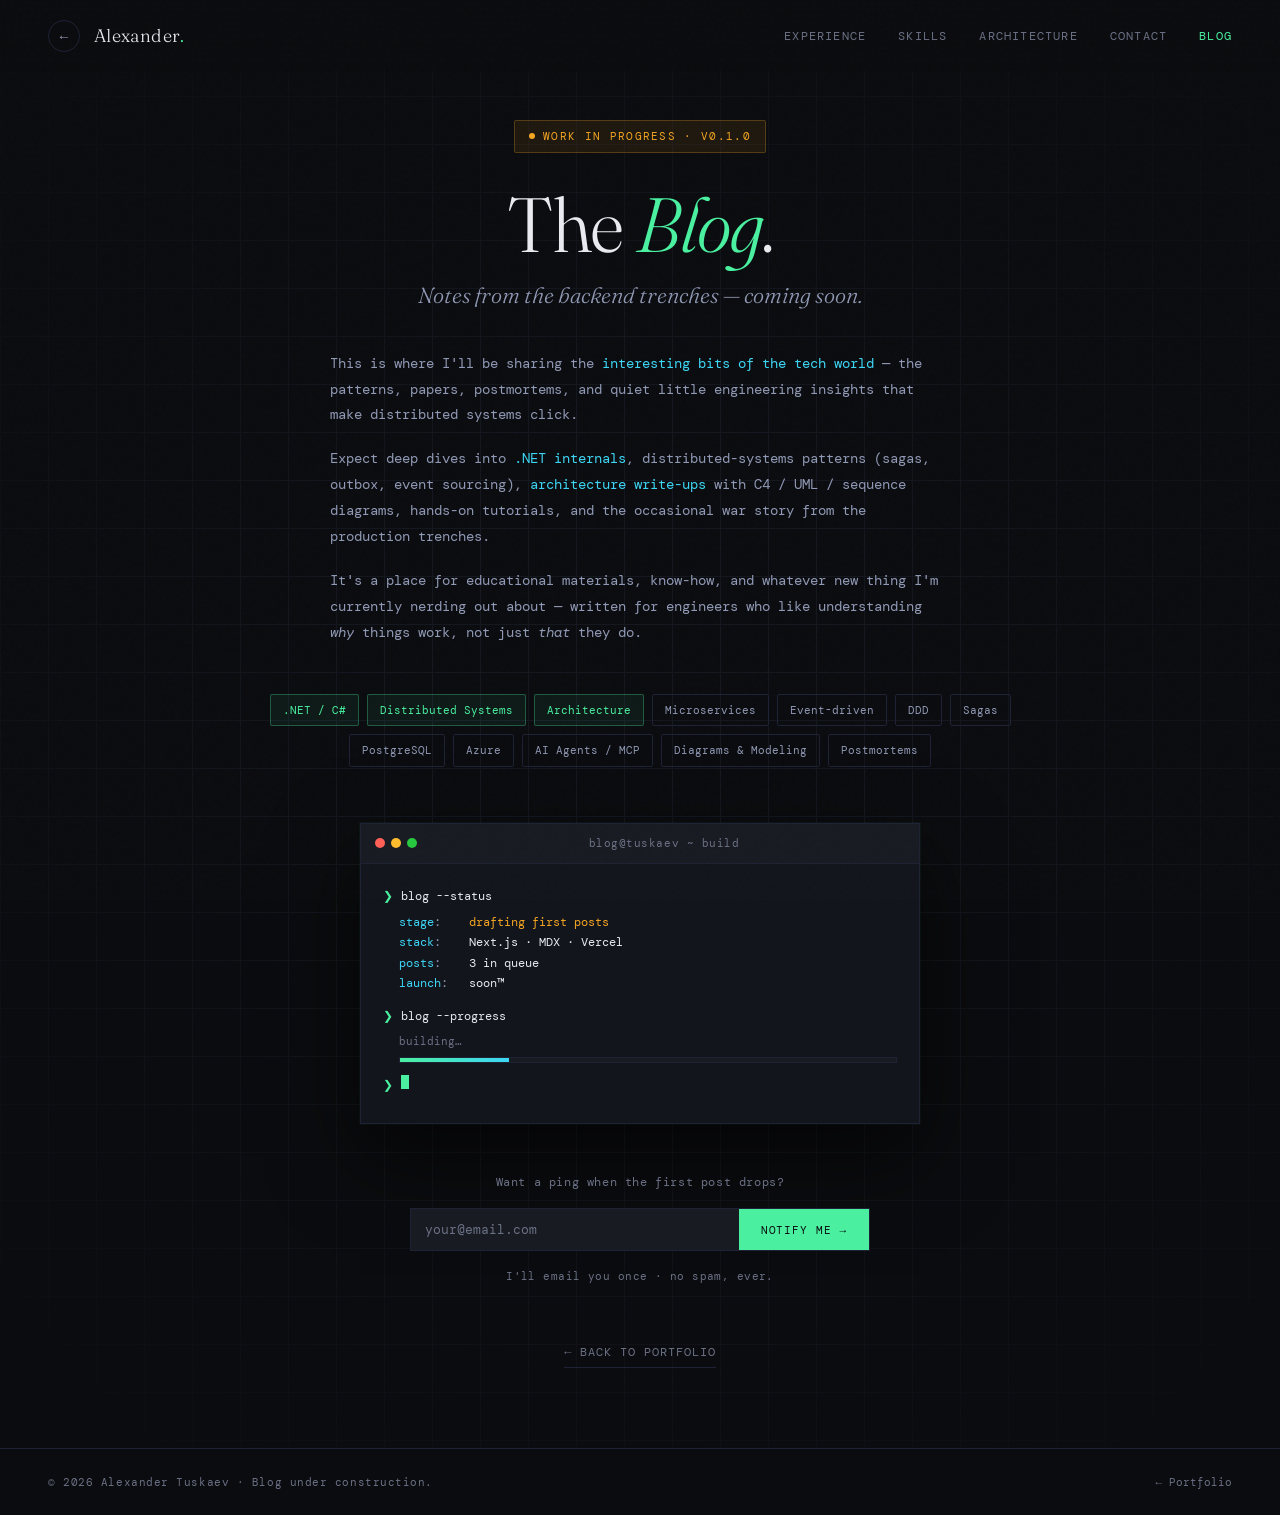
==== blog.html @ 20bebd45 "Add files via upload" ====
<!DOCTYPE html>
<html lang="en">
<head>
<meta charset="UTF-8" />
<meta name="viewport" content="width=device-width, initial-scale=1.0"/>
<title>Blog — Alexander Tuskaev · Coming soon</title>
<link rel="preconnect" href="https://fonts.googleapis.com">
<link href="https://fonts.googleapis.com/css2?family=DM+Mono:ital,wght@0,300;0,400;0,500;1,300&family=Fraunces:ital,opsz,wght@0,9..144,300;0,9..144,400;0,9..144,600;1,9..144,300&display=swap" rel="stylesheet">
<style>
  *, *::before, *::after { box-sizing: border-box; margin: 0; padding: 0; }

  :root {
    --bg: #0b0c0f;
    --bg2: #111318;
    --bg3: #181b22;
    --line: #1f2330;
    --accent: #4af0a0;
    --accent2: #3dd6f5;
    --accent3: #f5a623;
    --text: #e8eaf0;
    --muted: #6b7185;
    --muted2: #9099b5;
    --card: #13151c;
    --border: #1e2235;
  }

  html { scroll-behavior: smooth; }

  body {
    background: var(--bg);
    color: var(--text);
    font-family: 'DM Mono', monospace;
    font-size: 14px;
    line-height: 1.7;
    overflow-x: hidden;
    min-height: 100vh;
  }

  /* Grain overlay */
  body::before {
    content: '';
    position: fixed;
    inset: 0;
    background-image: url("data:image/svg+xml,%3Csvg viewBox='0 0 256 256' xmlns='http://www.w3.org/2000/svg'%3E%3Cfilter id='noise'%3E%3CfeTurbulence type='fractalNoise' baseFrequency='0.9' numOctaves='4' stitchTiles='stitch'/%3E%3C/filter%3E%3Crect width='100%25' height='100%25' filter='url(%23noise)' opacity='0.04'/%3E%3C/svg%3E");
    pointer-events: none;
    z-index: 999;
    opacity: 0.4;
  }

  /* ── NAV ── */
  nav {
    position: fixed;
    top: 0; left: 0; right: 0;
    z-index: 100;
    padding: 20px 48px;
    display: flex;
    justify-content: space-between;
    align-items: center;
    background: linear-gradient(to bottom, rgba(11,12,15,0.95) 0%, transparent 100%);
    backdrop-filter: blur(4px);
  }

  .nav-logo {
    font-family: 'Fraunces', serif;
    font-size: 18px;
    font-weight: 300;
    letter-spacing: 0.02em;
    color: var(--text);
    text-decoration: none;
  }

  .nav-logo span { color: var(--accent); }

  .nav-links {
    display: flex;
    gap: 32px;
    list-style: none;
  }

  .nav-links a {
    color: var(--muted);
    text-decoration: none;
    font-size: 12px;
    letter-spacing: 0.1em;
    text-transform: uppercase;
    transition: color 0.2s;
  }

  .nav-links a:hover { color: var(--accent); }
  .nav-links a.active { color: var(--accent); }

  /* Back button next to logo */
  .nav-back {
    display: inline-flex;
    align-items: center;
    justify-content: center;
    width: 32px;
    height: 32px;
    border: 1px solid var(--border);
    border-radius: 50%;
    color: var(--muted2);
    text-decoration: none;
    transition: all 0.2s;
    flex-shrink: 0;
    font-size: 14px;
    line-height: 1;
  }
  .nav-back:hover {
    border-color: var(--accent);
    color: var(--accent);
    background: rgba(74,240,160,0.06);
    transform: translateX(-2px);
  }
  .nav-left {
    display: flex;
    align-items: center;
    gap: 14px;
  }

  /* ── HERO ── */
  .blog-hero {
    min-height: 100vh;
    display: flex;
    align-items: center;
    justify-content: center;
    padding: 120px 48px 80px;
    position: relative;
    overflow: hidden;
  }

  /* Background grid */
  .blog-hero::before {
    content: '';
    position: absolute;
    inset: 0;
    background-image:
      linear-gradient(var(--line) 1px, transparent 1px),
      linear-gradient(90deg, var(--line) 1px, transparent 1px);
    background-size: 48px 48px;
    mask-image: radial-gradient(ellipse 70% 70% at 50% 50%, black 30%, transparent 100%);
    -webkit-mask-image: radial-gradient(ellipse 70% 70% at 50% 50%, black 30%, transparent 100%);
    opacity: 0.5;
  }

  .blog-inner {
    position: relative;
    z-index: 1;
    max-width: 760px;
    width: 100%;
    text-align: center;
  }

  .wip-tag {
    display: inline-flex;
    align-items: center;
    gap: 8px;
    background: rgba(245,166,35,0.08);
    border: 1px solid rgba(245,166,35,0.25);
    color: var(--accent3);
    font-size: 11px;
    letter-spacing: 0.12em;
    text-transform: uppercase;
    padding: 6px 14px;
    border-radius: 2px;
    margin-bottom: 32px;
  }

  .wip-tag::before {
    content: '';
    width: 6px; height: 6px;
    background: var(--accent3);
    border-radius: 50%;
    animation: pulse 2s infinite;
  }

  @keyframes pulse {
    0%, 100% { opacity: 1; transform: scale(1); }
    50% { opacity: 0.4; transform: scale(0.8); }
  }

  .blog-hero h1 {
    font-family: 'Fraunces', serif;
    font-size: clamp(48px, 6vw, 84px);
    font-weight: 300;
    line-height: 1.05;
    letter-spacing: -0.02em;
    margin-bottom: 12px;
  }

  .blog-hero h1 em {
    font-style: italic;
    color: var(--accent);
  }

  .blog-subtitle {
    font-family: 'Fraunces', serif;
    font-size: clamp(18px, 1.8vw, 22px);
    font-weight: 300;
    color: var(--muted2);
    margin-bottom: 36px;
    font-style: italic;
  }

  .blog-desc {
    color: var(--muted2);
    font-size: 14px;
    line-height: 1.85;
    max-width: 620px;
    margin: 0 auto 48px;
    text-align: left;
  }

  .blog-desc p { margin-bottom: 18px; }
  .blog-desc p:last-child { margin-bottom: 0; }

  .blog-desc .highlight { color: var(--accent2); }

  /* Topic chips */
  .blog-topics {
    display: flex;
    flex-wrap: wrap;
    justify-content: center;
    gap: 8px;
    margin-bottom: 56px;
  }

  .topic-chip {
    font-size: 11px;
    padding: 6px 12px;
    border: 1px solid var(--border);
    color: var(--muted2);
    transition: all 0.2s;
    cursor: default;
    border-radius: 2px;
  }

  .topic-chip:hover {
    border-color: var(--accent);
    color: var(--accent);
    background: rgba(74,240,160,0.05);
  }

  .topic-chip.primary {
    border-color: rgba(74,240,160,0.3);
    color: var(--accent);
    background: rgba(74,240,160,0.06);
  }

  /* Construction terminal card */
  .build-card {
    background: var(--card);
    border: 1px solid var(--border);
    max-width: 560px;
    margin: 0 auto 48px;
    text-align: left;
    box-shadow: 0 32px 80px rgba(0,0,0,0.6), 0 0 0 1px rgba(74,240,160,0.05);
  }

  .build-bar {
    background: var(--bg3);
    padding: 10px 14px;
    display: flex;
    align-items: center;
    gap: 6px;
    border-bottom: 1px solid var(--border);
  }

  .dot { width: 10px; height: 10px; border-radius: 50%; }
  .dot-r { background: #ff5f57; }
  .dot-y { background: #febc2e; }
  .dot-g { background: #28c840; }

  .build-title {
    margin-left: auto;
    margin-right: auto;
    color: var(--muted);
    font-size: 11px;
    letter-spacing: 0.05em;
  }

  .build-body { padding: 22px; font-size: 12px; }

  .b-line { display: flex; gap: 8px; margin-bottom: 6px; }
  .b-prompt { color: var(--accent); user-select: none; }
  .b-cmd { color: var(--text); }
  .b-out { color: var(--muted2); padding-left: 16px; margin-bottom: 12px; }
  .b-key { color: var(--accent2); }
  .b-val { color: var(--text); }
  .b-warn { color: var(--accent3); }

  /* Progress bar */
  .progress-wrap {
    padding-left: 16px;
    margin-bottom: 12px;
    color: var(--muted);
    font-size: 11px;
  }
  .progress-bar {
    width: 100%;
    height: 6px;
    background: var(--bg3);
    border: 1px solid var(--border);
    margin-top: 6px;
    position: relative;
    overflow: hidden;
  }
  .progress-fill {
    height: 100%;
    width: 22%;
    background: linear-gradient(90deg, var(--accent), var(--accent2));
    animation: shimmer 2.5s ease-in-out infinite;
  }
  @keyframes shimmer {
    0%, 100% { width: 22%; }
    50% { width: 28%; }
  }

  .b-cursor {
    display: inline-block;
    width: 8px; height: 14px;
    background: var(--accent);
    vertical-align: middle;
    animation: blink 1.1s step-end infinite;
  }
  @keyframes blink { 0%,100%{opacity:1} 50%{opacity:0} }

  /* Notify CTA */
  .notify {
    display: flex;
    flex-direction: column;
    align-items: center;
    gap: 16px;
  }

  .notify-text {
    color: var(--muted);
    font-size: 12px;
    letter-spacing: 0.05em;
  }

  .notify-form {
    display: flex;
    gap: 0;
    width: 100%;
    max-width: 460px;
    border: 1px solid var(--border);
    background: var(--bg3);
    transition: border-color 0.2s;
  }
  .notify-form:focus-within { border-color: var(--accent); }

  .notify-input {
    flex: 1;
    background: transparent;
    border: none;
    color: var(--text);
    font-family: 'DM Mono', monospace;
    font-size: 13px;
    padding: 12px 14px;
    outline: none;
  }
  .notify-input::placeholder { color: var(--muted); }

  .notify-btn {
    background: var(--accent);
    color: #0b0c0f;
    border: none;
    font-family: 'DM Mono', monospace;
    font-size: 11px;
    letter-spacing: 0.08em;
    text-transform: uppercase;
    padding: 0 22px;
    cursor: pointer;
    transition: background 0.2s;
    white-space: nowrap;
  }
  .notify-btn:hover { background: #6affb8; }

  .notify-hint {
    color: var(--muted);
    font-size: 11px;
    letter-spacing: 0.04em;
    min-height: 14px;
  }
  .notify-hint.error { color: #ff7a7a; }
  .notify-hint.success { color: var(--accent); }

  /* Back link */
  .back-link {
    display: inline-flex;
    align-items: center;
    gap: 8px;
    margin-top: 56px;
    color: var(--muted);
    font-size: 12px;
    letter-spacing: 0.08em;
    text-transform: uppercase;
    text-decoration: none;
    padding-bottom: 4px;
    border-bottom: 1px solid var(--border);
    transition: all 0.2s;
  }
  .back-link:hover {
    color: var(--accent);
    border-color: var(--accent);
  }

  /* ── FOOTER ── */
  footer {
    padding: 24px 48px;
    border-top: 1px solid var(--border);
    display: flex;
    justify-content: space-between;
    align-items: center;
    position: relative;
    z-index: 2;
  }

  footer p {
    color: var(--muted);
    font-size: 11px;
    letter-spacing: 0.05em;
  }

  footer a {
    color: var(--muted);
    text-decoration: none;
    font-size: 11px;
  }

  footer a:hover { color: var(--accent); }

  /* Animations */
  @keyframes fadeUp {
    from { opacity: 0; transform: translateY(24px); }
    to { opacity: 1; transform: translateY(0); }
  }

  .wip-tag { animation: fadeUp 0.6s ease both; }
  .blog-hero h1 { animation: fadeUp 0.6s 0.1s ease both; }
  .blog-subtitle { animation: fadeUp 0.6s 0.2s ease both; }
  .blog-desc { animation: fadeUp 0.6s 0.3s ease both; }
  .blog-topics { animation: fadeUp 0.6s 0.4s ease both; }
  .build-card { animation: fadeUp 0.7s 0.5s ease both; }
  .notify { animation: fadeUp 0.7s 0.6s ease both; }

  ::-webkit-scrollbar { width: 4px; }
  ::-webkit-scrollbar-track { background: var(--bg); }
  ::-webkit-scrollbar-thumb { background: var(--border); }
  ::-webkit-scrollbar-thumb:hover { background: var(--muted); }

  @media (max-width: 900px) {
    nav {
      padding: 14px 16px;
      gap: 12px;
    }
    .nav-logo { font-size: 16px; flex-shrink: 0; }
    .nav-links {
      gap: 18px;
      overflow-x: auto;
      -webkit-overflow-scrolling: touch;
      scrollbar-width: none;
      flex-wrap: nowrap;
      white-space: nowrap;
    }
    .nav-links::-webkit-scrollbar { display: none; }
    .nav-links a { font-size: 11px; letter-spacing: 0.08em; }

    .blog-hero {
      padding: 100px 20px 60px;
    }
    .blog-hero::before {
      background-size: 32px 32px;
      mask-image: radial-gradient(ellipse 100% 70% at 50% 40%, black 40%, transparent 100%);
      -webkit-mask-image: radial-gradient(ellipse 100% 70% at 50% 40%, black 40%, transparent 100%);
      opacity: 0.45;
    }

    .build-card { max-width: 100%; }
    .notify-form { flex-direction: column; }
    .notify-btn { padding: 12px 22px; }

    footer {
      flex-direction: column;
      gap: 8px;
      text-align: center;
      padding: 20px;
    }
  }

  @media (max-width: 480px) {
    nav { padding: 12px 14px; }
    .nav-links { gap: 14px; }
    .nav-links a { font-size: 10px; }
    .blog-hero { padding: 88px 16px 48px; }
    .blog-hero h1 { font-size: 44px; }
    .build-body { padding: 16px; }
  }
</style>
</head>
<body>

<!-- NAV -->
<nav>
  <div class="nav-left">
    <a href="alex-tuskaev-landing.html" class="nav-back" title="Back to portfolio" aria-label="Back to portfolio">←</a>
    <a href="alex-tuskaev-landing.html" class="nav-logo">Alexander<span>.</span></a>
  </div>
  <ul class="nav-links">
    <li><a href="alex-tuskaev-landing.html#experience">Experience</a></li>
    <li><a href="alex-tuskaev-landing.html#skills">Skills</a></li>
    <li><a href="alex-tuskaev-landing.html#architecture">Architecture</a></li>
    <li><a href="alex-tuskaev-landing.html#contact">Contact</a></li>
    <li><a href="blog.html" class="active">Blog</a></li>
  </ul>
</nav>

<!-- HERO -->
<section class="blog-hero">
  <div class="blog-inner">
    <div class="wip-tag">Work in progress · v0.1.0</div>

    <h1>The <em>Blog</em>.</h1>
    <p class="blog-subtitle">Notes from the backend trenches — coming soon.</p>

    <div class="blog-desc">
      <p>
        This is where I'll be sharing the <span class="highlight">interesting bits of the tech world</span> — the patterns, papers, postmortems, and quiet little engineering insights that make distributed systems click.
      </p>
      <p>
        Expect deep dives into <span class="highlight">.NET internals</span>, distributed-systems patterns (sagas, outbox, event sourcing), <span class="highlight">architecture write-ups</span> with C4 / UML / sequence diagrams, hands-on tutorials, and the occasional war story from the production trenches.
      </p>
      <p>
        It's a place for educational materials, know-how, and whatever new thing I'm currently nerding out about — written for engineers who like understanding <em>why</em> things work, not just <em>that</em> they do.
      </p>
    </div>

    <!-- Topics preview -->
    <div class="blog-topics">
      <span class="topic-chip primary">.NET / C#</span>
      <span class="topic-chip primary">Distributed Systems</span>
      <span class="topic-chip primary">Architecture</span>
      <span class="topic-chip">Microservices</span>
      <span class="topic-chip">Event-driven</span>
      <span class="topic-chip">DDD</span>
      <span class="topic-chip">Sagas</span>
      <span class="topic-chip">PostgreSQL</span>
      <span class="topic-chip">Azure</span>
      <span class="topic-chip">AI Agents / MCP</span>
      <span class="topic-chip">Diagrams &amp; Modeling</span>
      <span class="topic-chip">Postmortems</span>
    </div>

    <!-- Status terminal -->
    <div class="build-card">
      <div class="build-bar">
        <div class="dot dot-r"></div>
        <div class="dot dot-y"></div>
        <div class="dot dot-g"></div>
        <span class="build-title">blog@tuskaev ~ build</span>
      </div>
      <div class="build-body">
        <div class="b-line">
          <span class="b-prompt">❯</span>
          <span class="b-cmd">blog --status</span>
        </div>
        <div class="b-out">
          <span class="b-key">stage</span>:&nbsp;&nbsp;&nbsp;&nbsp;<span class="b-warn">drafting first posts</span><br>
          <span class="b-key">stack</span>:&nbsp;&nbsp;&nbsp;&nbsp;<span class="b-val">Next.js · MDX · Vercel</span><br>
          <span class="b-key">posts</span>:&nbsp;&nbsp;&nbsp;&nbsp;<span class="b-val">3 in queue</span><br>
          <span class="b-key">launch</span>:&nbsp;&nbsp;&nbsp;<span class="b-val">soon™</span>
        </div>

        <div class="b-line">
          <span class="b-prompt">❯</span>
          <span class="b-cmd">blog --progress</span>
        </div>
        <div class="progress-wrap">
          building&hellip;
          <div class="progress-bar"><div class="progress-fill"></div></div>
        </div>

        <div class="b-line">
          <span class="b-prompt">❯</span>
          <span class="b-cursor"></span>
        </div>
      </div>
    </div>

    <!-- Notify -->
    <div class="notify">
      <div class="notify-text">Want a ping when the first post drops?</div>
      <form class="notify-form" id="notify-form" novalidate>
        <input type="email" id="notify-email" class="notify-input" placeholder="your@email.com" required />
        <button type="submit" class="notify-btn">Notify me →</button>
      </form>
      <div class="notify-hint" id="notify-hint">I'll email you once · no spam, ever.</div>
    </div>

    <a href="alex-tuskaev-landing.html" class="back-link">← Back to portfolio</a>
  </div>
</section>

<!-- FOOTER -->
<footer>
  <p>© 2026 Alexander Tuskaev · Blog under construction.</p>
  <a href="alex-tuskaev-landing.html">← Portfolio</a>
</footer>

<script>
  (function () {
    const form = document.getElementById('notify-form');
    if (!form) return;
    const emailEl = document.getElementById('notify-email');
    const hint = document.getElementById('notify-hint');
    const RECIPIENT = 'amtuska@gmail.com';

    const setHint = (text, type) => {
      hint.textContent = text;
      hint.classList.remove('error', 'success');
      if (type) hint.classList.add(type);
    };

    form.addEventListener('submit', function (e) {
      e.preventDefault();
      const email = emailEl.value.trim();
      const ok = /^[^\s@]+@[^\s@]+\.[^\s@]+$/.test(email);
      if (!ok) {
        setHint('Please enter a valid email address.', 'error');
        return;
      }

      const subject = 'Blog launch — please notify me';
      const body = [
        'Hi Alexander,',
        '',
        'Please add me to the list — I\'d like to be notified when your blog goes live.',
        '',
        '—',
        'Email: ' + email
      ].join('\n');

      const mailto =
        'mailto:' + RECIPIENT +
        '?subject=' + encodeURIComponent(subject) +
        '&body=' + encodeURIComponent(body);

      window.location.href = mailto;
      setHint('Opening your email client… thanks for your interest!', 'success');
    });

    emailEl.addEventListener('input', () => {
      if (hint.classList.contains('error')) {
        setHint("I'll email you once · no spam, ever.");
      }
    });
  })();
</script>

</body>
</html>
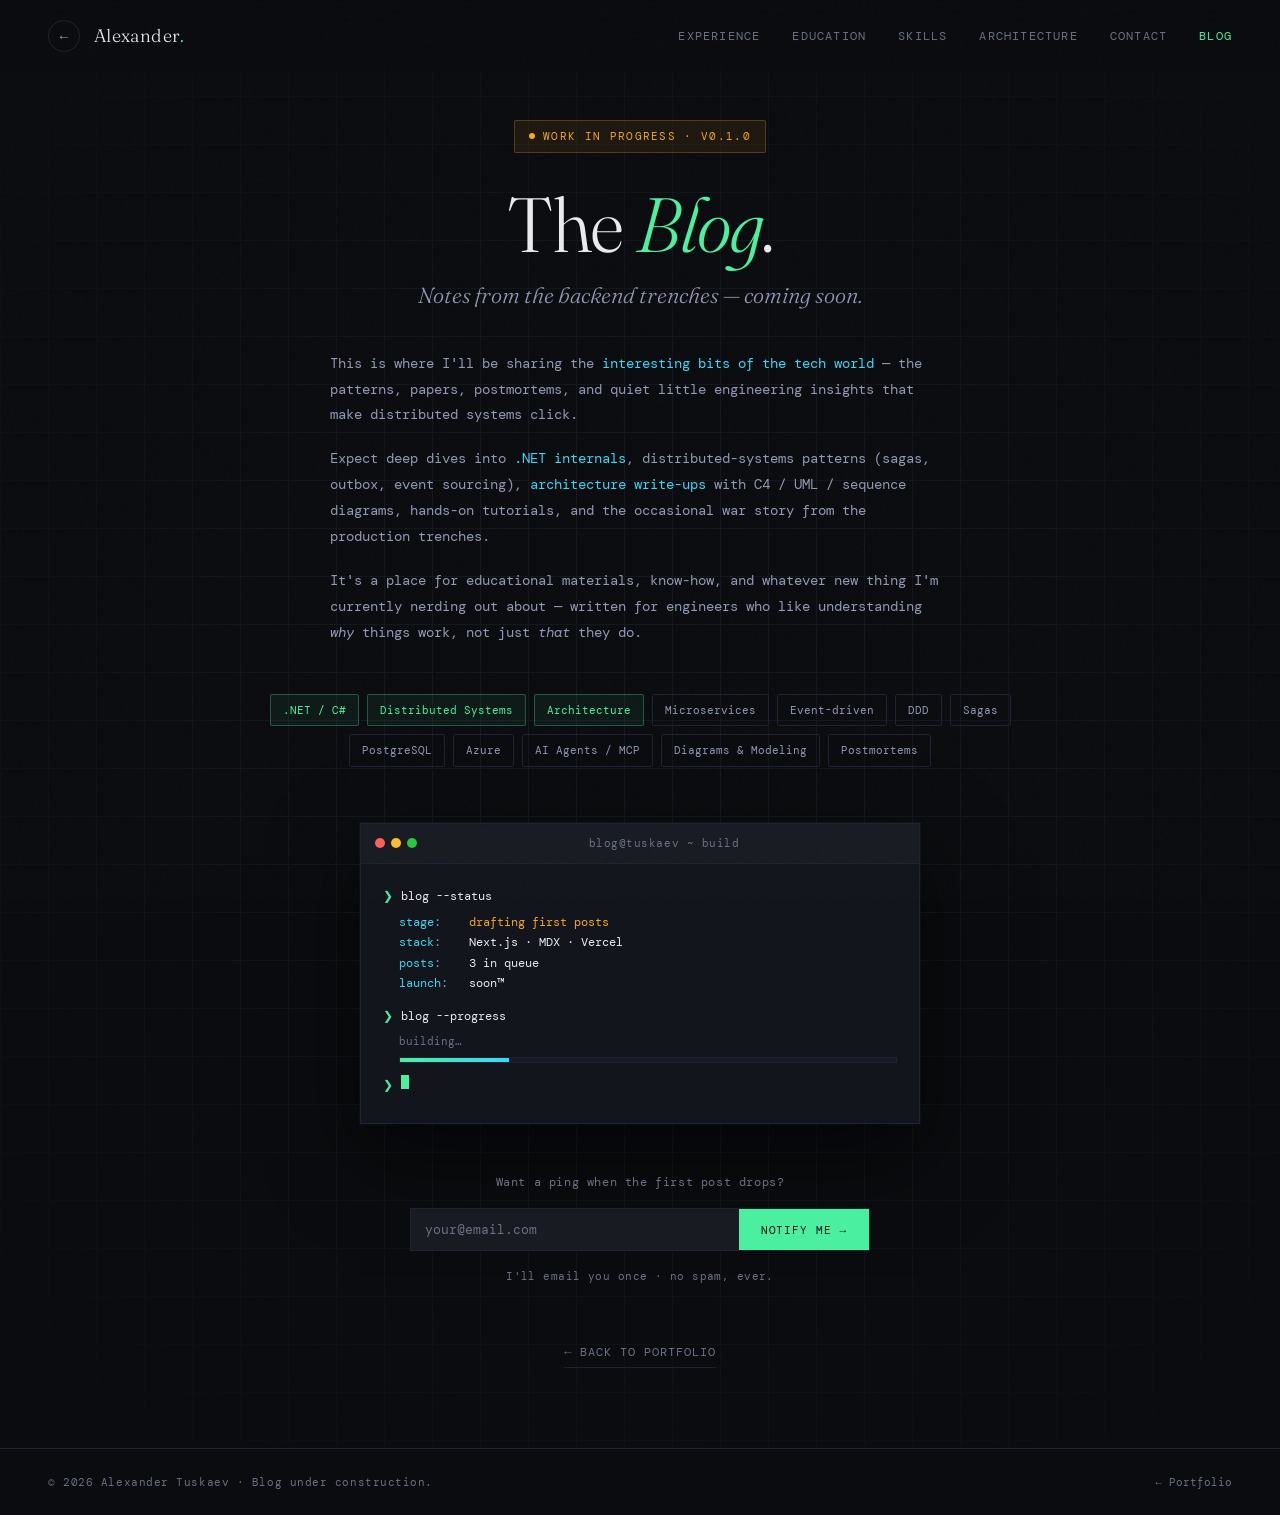
==== commit 1473e076: "Splitted files into css and html" ====
--- a/blog.html
+++ b/blog.html
@@ -6,511 +6,22 @@
 <title>Blog — Alexander Tuskaev · Coming soon</title>
 <link rel="preconnect" href="https://fonts.googleapis.com">
 <link href="https://fonts.googleapis.com/css2?family=DM+Mono:ital,wght@0,300;0,400;0,500;1,300&family=Fraunces:ital,opsz,wght@0,9..144,300;0,9..144,400;0,9..144,600;1,9..144,300&display=swap" rel="stylesheet">
-<style>
-  *, *::before, *::after { box-sizing: border-box; margin: 0; padding: 0; }
-
-  :root {
-    --bg: #0b0c0f;
-    --bg2: #111318;
-    --bg3: #181b22;
-    --line: #1f2330;
-    --accent: #4af0a0;
-    --accent2: #3dd6f5;
-    --accent3: #f5a623;
-    --text: #e8eaf0;
-    --muted: #6b7185;
-    --muted2: #9099b5;
-    --card: #13151c;
-    --border: #1e2235;
-  }
-
-  html { scroll-behavior: smooth; }
-
-  body {
-    background: var(--bg);
-    color: var(--text);
-    font-family: 'DM Mono', monospace;
-    font-size: 14px;
-    line-height: 1.7;
-    overflow-x: hidden;
-    min-height: 100vh;
-  }
-
-  /* Grain overlay */
-  body::before {
-    content: '';
-    position: fixed;
-    inset: 0;
-    background-image: url("data:image/svg+xml,%3Csvg viewBox='0 0 256 256' xmlns='http://www.w3.org/2000/svg'%3E%3Cfilter id='noise'%3E%3CfeTurbulence type='fractalNoise' baseFrequency='0.9' numOctaves='4' stitchTiles='stitch'/%3E%3C/filter%3E%3Crect width='100%25' height='100%25' filter='url(%23noise)' opacity='0.04'/%3E%3C/svg%3E");
-    pointer-events: none;
-    z-index: 999;
-    opacity: 0.4;
-  }
-
-  /* ── NAV ── */
-  nav {
-    position: fixed;
-    top: 0; left: 0; right: 0;
-    z-index: 100;
-    padding: 20px 48px;
-    display: flex;
-    justify-content: space-between;
-    align-items: center;
-    background: linear-gradient(to bottom, rgba(11,12,15,0.95) 0%, transparent 100%);
-    backdrop-filter: blur(4px);
-  }
-
-  .nav-logo {
-    font-family: 'Fraunces', serif;
-    font-size: 18px;
-    font-weight: 300;
-    letter-spacing: 0.02em;
-    color: var(--text);
-    text-decoration: none;
-  }
-
-  .nav-logo span { color: var(--accent); }
-
-  .nav-links {
-    display: flex;
-    gap: 32px;
-    list-style: none;
-  }
-
-  .nav-links a {
-    color: var(--muted);
-    text-decoration: none;
-    font-size: 12px;
-    letter-spacing: 0.1em;
-    text-transform: uppercase;
-    transition: color 0.2s;
-  }
-
-  .nav-links a:hover { color: var(--accent); }
-  .nav-links a.active { color: var(--accent); }
-
-  /* Back button next to logo */
-  .nav-back {
-    display: inline-flex;
-    align-items: center;
-    justify-content: center;
-    width: 32px;
-    height: 32px;
-    border: 1px solid var(--border);
-    border-radius: 50%;
-    color: var(--muted2);
-    text-decoration: none;
-    transition: all 0.2s;
-    flex-shrink: 0;
-    font-size: 14px;
-    line-height: 1;
-  }
-  .nav-back:hover {
-    border-color: var(--accent);
-    color: var(--accent);
-    background: rgba(74,240,160,0.06);
-    transform: translateX(-2px);
-  }
-  .nav-left {
-    display: flex;
-    align-items: center;
-    gap: 14px;
-  }
-
-  /* ── HERO ── */
-  .blog-hero {
-    min-height: 100vh;
-    display: flex;
-    align-items: center;
-    justify-content: center;
-    padding: 120px 48px 80px;
-    position: relative;
-    overflow: hidden;
-  }
-
-  /* Background grid */
-  .blog-hero::before {
-    content: '';
-    position: absolute;
-    inset: 0;
-    background-image:
-      linear-gradient(var(--line) 1px, transparent 1px),
-      linear-gradient(90deg, var(--line) 1px, transparent 1px);
-    background-size: 48px 48px;
-    mask-image: radial-gradient(ellipse 70% 70% at 50% 50%, black 30%, transparent 100%);
-    -webkit-mask-image: radial-gradient(ellipse 70% 70% at 50% 50%, black 30%, transparent 100%);
-    opacity: 0.5;
-  }
-
-  .blog-inner {
-    position: relative;
-    z-index: 1;
-    max-width: 760px;
-    width: 100%;
-    text-align: center;
-  }
-
-  .wip-tag {
-    display: inline-flex;
-    align-items: center;
-    gap: 8px;
-    background: rgba(245,166,35,0.08);
-    border: 1px solid rgba(245,166,35,0.25);
-    color: var(--accent3);
-    font-size: 11px;
-    letter-spacing: 0.12em;
-    text-transform: uppercase;
-    padding: 6px 14px;
-    border-radius: 2px;
-    margin-bottom: 32px;
-  }
-
-  .wip-tag::before {
-    content: '';
-    width: 6px; height: 6px;
-    background: var(--accent3);
-    border-radius: 50%;
-    animation: pulse 2s infinite;
-  }
-
-  @keyframes pulse {
-    0%, 100% { opacity: 1; transform: scale(1); }
-    50% { opacity: 0.4; transform: scale(0.8); }
-  }
-
-  .blog-hero h1 {
-    font-family: 'Fraunces', serif;
-    font-size: clamp(48px, 6vw, 84px);
-    font-weight: 300;
-    line-height: 1.05;
-    letter-spacing: -0.02em;
-    margin-bottom: 12px;
-  }
-
-  .blog-hero h1 em {
-    font-style: italic;
-    color: var(--accent);
-  }
-
-  .blog-subtitle {
-    font-family: 'Fraunces', serif;
-    font-size: clamp(18px, 1.8vw, 22px);
-    font-weight: 300;
-    color: var(--muted2);
-    margin-bottom: 36px;
-    font-style: italic;
-  }
-
-  .blog-desc {
-    color: var(--muted2);
-    font-size: 14px;
-    line-height: 1.85;
-    max-width: 620px;
-    margin: 0 auto 48px;
-    text-align: left;
-  }
-
-  .blog-desc p { margin-bottom: 18px; }
-  .blog-desc p:last-child { margin-bottom: 0; }
-
-  .blog-desc .highlight { color: var(--accent2); }
-
-  /* Topic chips */
-  .blog-topics {
-    display: flex;
-    flex-wrap: wrap;
-    justify-content: center;
-    gap: 8px;
-    margin-bottom: 56px;
-  }
-
-  .topic-chip {
-    font-size: 11px;
-    padding: 6px 12px;
-    border: 1px solid var(--border);
-    color: var(--muted2);
-    transition: all 0.2s;
-    cursor: default;
-    border-radius: 2px;
-  }
-
-  .topic-chip:hover {
-    border-color: var(--accent);
-    color: var(--accent);
-    background: rgba(74,240,160,0.05);
-  }
-
-  .topic-chip.primary {
-    border-color: rgba(74,240,160,0.3);
-    color: var(--accent);
-    background: rgba(74,240,160,0.06);
-  }
-
-  /* Construction terminal card */
-  .build-card {
-    background: var(--card);
-    border: 1px solid var(--border);
-    max-width: 560px;
-    margin: 0 auto 48px;
-    text-align: left;
-    box-shadow: 0 32px 80px rgba(0,0,0,0.6), 0 0 0 1px rgba(74,240,160,0.05);
-  }
-
-  .build-bar {
-    background: var(--bg3);
-    padding: 10px 14px;
-    display: flex;
-    align-items: center;
-    gap: 6px;
-    border-bottom: 1px solid var(--border);
-  }
-
-  .dot { width: 10px; height: 10px; border-radius: 50%; }
-  .dot-r { background: #ff5f57; }
-  .dot-y { background: #febc2e; }
-  .dot-g { background: #28c840; }
-
-  .build-title {
-    margin-left: auto;
-    margin-right: auto;
-    color: var(--muted);
-    font-size: 11px;
-    letter-spacing: 0.05em;
-  }
-
-  .build-body { padding: 22px; font-size: 12px; }
-
-  .b-line { display: flex; gap: 8px; margin-bottom: 6px; }
-  .b-prompt { color: var(--accent); user-select: none; }
-  .b-cmd { color: var(--text); }
-  .b-out { color: var(--muted2); padding-left: 16px; margin-bottom: 12px; }
-  .b-key { color: var(--accent2); }
-  .b-val { color: var(--text); }
-  .b-warn { color: var(--accent3); }
-
-  /* Progress bar */
-  .progress-wrap {
-    padding-left: 16px;
-    margin-bottom: 12px;
-    color: var(--muted);
-    font-size: 11px;
-  }
-  .progress-bar {
-    width: 100%;
-    height: 6px;
-    background: var(--bg3);
-    border: 1px solid var(--border);
-    margin-top: 6px;
-    position: relative;
-    overflow: hidden;
-  }
-  .progress-fill {
-    height: 100%;
-    width: 22%;
-    background: linear-gradient(90deg, var(--accent), var(--accent2));
-    animation: shimmer 2.5s ease-in-out infinite;
-  }
-  @keyframes shimmer {
-    0%, 100% { width: 22%; }
-    50% { width: 28%; }
-  }
-
-  .b-cursor {
-    display: inline-block;
-    width: 8px; height: 14px;
-    background: var(--accent);
-    vertical-align: middle;
-    animation: blink 1.1s step-end infinite;
-  }
-  @keyframes blink { 0%,100%{opacity:1} 50%{opacity:0} }
-
-  /* Notify CTA */
-  .notify {
-    display: flex;
-    flex-direction: column;
-    align-items: center;
-    gap: 16px;
-  }
-
-  .notify-text {
-    color: var(--muted);
-    font-size: 12px;
-    letter-spacing: 0.05em;
-  }
-
-  .notify-form {
-    display: flex;
-    gap: 0;
-    width: 100%;
-    max-width: 460px;
-    border: 1px solid var(--border);
-    background: var(--bg3);
-    transition: border-color 0.2s;
-  }
-  .notify-form:focus-within { border-color: var(--accent); }
-
-  .notify-input {
-    flex: 1;
-    background: transparent;
-    border: none;
-    color: var(--text);
-    font-family: 'DM Mono', monospace;
-    font-size: 13px;
-    padding: 12px 14px;
-    outline: none;
-  }
-  .notify-input::placeholder { color: var(--muted); }
-
-  .notify-btn {
-    background: var(--accent);
-    color: #0b0c0f;
-    border: none;
-    font-family: 'DM Mono', monospace;
-    font-size: 11px;
-    letter-spacing: 0.08em;
-    text-transform: uppercase;
-    padding: 0 22px;
-    cursor: pointer;
-    transition: background 0.2s;
-    white-space: nowrap;
-  }
-  .notify-btn:hover { background: #6affb8; }
-
-  .notify-hint {
-    color: var(--muted);
-    font-size: 11px;
-    letter-spacing: 0.04em;
-    min-height: 14px;
-  }
-  .notify-hint.error { color: #ff7a7a; }
-  .notify-hint.success { color: var(--accent); }
-
-  /* Back link */
-  .back-link {
-    display: inline-flex;
-    align-items: center;
-    gap: 8px;
-    margin-top: 56px;
-    color: var(--muted);
-    font-size: 12px;
-    letter-spacing: 0.08em;
-    text-transform: uppercase;
-    text-decoration: none;
-    padding-bottom: 4px;
-    border-bottom: 1px solid var(--border);
-    transition: all 0.2s;
-  }
-  .back-link:hover {
-    color: var(--accent);
-    border-color: var(--accent);
-  }
-
-  /* ── FOOTER ── */
-  footer {
-    padding: 24px 48px;
-    border-top: 1px solid var(--border);
-    display: flex;
-    justify-content: space-between;
-    align-items: center;
-    position: relative;
-    z-index: 2;
-  }
-
-  footer p {
-    color: var(--muted);
-    font-size: 11px;
-    letter-spacing: 0.05em;
-  }
-
-  footer a {
-    color: var(--muted);
-    text-decoration: none;
-    font-size: 11px;
-  }
-
-  footer a:hover { color: var(--accent); }
-
-  /* Animations */
-  @keyframes fadeUp {
-    from { opacity: 0; transform: translateY(24px); }
-    to { opacity: 1; transform: translateY(0); }
-  }
-
-  .wip-tag { animation: fadeUp 0.6s ease both; }
-  .blog-hero h1 { animation: fadeUp 0.6s 0.1s ease both; }
-  .blog-subtitle { animation: fadeUp 0.6s 0.2s ease both; }
-  .blog-desc { animation: fadeUp 0.6s 0.3s ease both; }
-  .blog-topics { animation: fadeUp 0.6s 0.4s ease both; }
-  .build-card { animation: fadeUp 0.7s 0.5s ease both; }
-  .notify { animation: fadeUp 0.7s 0.6s ease both; }
-
-  ::-webkit-scrollbar { width: 4px; }
-  ::-webkit-scrollbar-track { background: var(--bg); }
-  ::-webkit-scrollbar-thumb { background: var(--border); }
-  ::-webkit-scrollbar-thumb:hover { background: var(--muted); }
-
-  @media (max-width: 900px) {
-    nav {
-      padding: 14px 16px;
-      gap: 12px;
-    }
-    .nav-logo { font-size: 16px; flex-shrink: 0; }
-    .nav-links {
-      gap: 18px;
-      overflow-x: auto;
-      -webkit-overflow-scrolling: touch;
-      scrollbar-width: none;
-      flex-wrap: nowrap;
-      white-space: nowrap;
-    }
-    .nav-links::-webkit-scrollbar { display: none; }
-    .nav-links a { font-size: 11px; letter-spacing: 0.08em; }
-
-    .blog-hero {
-      padding: 100px 20px 60px;
-    }
-    .blog-hero::before {
-      background-size: 32px 32px;
-      mask-image: radial-gradient(ellipse 100% 70% at 50% 40%, black 40%, transparent 100%);
-      -webkit-mask-image: radial-gradient(ellipse 100% 70% at 50% 40%, black 40%, transparent 100%);
-      opacity: 0.45;
-    }
-
-    .build-card { max-width: 100%; }
-    .notify-form { flex-direction: column; }
-    .notify-btn { padding: 12px 22px; }
-
-    footer {
-      flex-direction: column;
-      gap: 8px;
-      text-align: center;
-      padding: 20px;
-    }
-  }
-
-  @media (max-width: 480px) {
-    nav { padding: 12px 14px; }
-    .nav-links { gap: 14px; }
-    .nav-links a { font-size: 10px; }
-    .blog-hero { padding: 88px 16px 48px; }
-    .blog-hero h1 { font-size: 44px; }
-    .build-body { padding: 16px; }
-  }
-</style>
+<link rel="stylesheet" href="blog.css">
 </head>
 <body>
 
 <!-- NAV -->
 <nav>
   <div class="nav-left">
-    <a href="alex-tuskaev-landing.html" class="nav-back" title="Back to portfolio" aria-label="Back to portfolio">←</a>
-    <a href="alex-tuskaev-landing.html" class="nav-logo">Alexander<span>.</span></a>
+    <a href="index.html" class="nav-back" title="Back to portfolio" aria-label="Back to portfolio">←</a>
+    <a href="index.html" class="nav-logo">Alexander<span>.</span></a>
   </div>
   <ul class="nav-links">
-    <li><a href="alex-tuskaev-landing.html#experience">Experience</a></li>
-    <li><a href="alex-tuskaev-landing.html#skills">Skills</a></li>
-    <li><a href="alex-tuskaev-landing.html#architecture">Architecture</a></li>
-    <li><a href="alex-tuskaev-landing.html#contact">Contact</a></li>
+    <li><a href="index.html#experience">Experience</a></li>
+    <li><a href="index.html#education">Education</a></li>
+    <li><a href="index.html#skills">Skills</a></li>
+    <li><a href="index.html#architecture">Architecture</a></li>
+    <li><a href="index.html#contact">Contact</a></li>
     <li><a href="blog.html" class="active">Blog</a></li>
   </ul>
 </nav>
@@ -597,14 +108,14 @@
       <div class="notify-hint" id="notify-hint">I'll email you once · no spam, ever.</div>
     </div>
 
-    <a href="alex-tuskaev-landing.html" class="back-link">← Back to portfolio</a>
+    <a href="index.html" class="back-link">← Back to portfolio</a>
   </div>
 </section>
 
 <!-- FOOTER -->
 <footer>
   <p>© 2026 Alexander Tuskaev · Blog under construction.</p>
-  <a href="alex-tuskaev-landing.html">← Portfolio</a>
+  <a href="index.html">← Portfolio</a>
 </footer>
 
 <script>
--- a/blog.css
+++ b/blog.css
@@ -0,0 +1,682 @@
+*,
+*::before,
+*::after {
+    box-sizing: border-box;
+    margin: 0;
+    padding: 0;
+}
+
+:root {
+    --bg: #0b0c0f;
+    --bg2: #111318;
+    --bg3: #181b22;
+    --line: #1f2330;
+    --accent: #4af0a0;
+    --accent2: #3dd6f5;
+    --accent3: #f5a623;
+    --text: #e8eaf0;
+    --muted: #6b7185;
+    --muted2: #9099b5;
+    --card: #13151c;
+    --border: #1e2235;
+}
+
+html {
+    scroll-behavior: smooth;
+}
+
+body {
+    background: var(--bg);
+    color: var(--text);
+    font-family: 'DM Mono', monospace;
+    font-size: 14px;
+    line-height: 1.7;
+    overflow-x: hidden;
+    min-height: 100vh;
+}
+
+/* Grain overlay */
+body::before {
+    content: '';
+    position: fixed;
+    inset: 0;
+    background-image: url("data:image/svg+xml,%3Csvg viewBox='0 0 256 256' xmlns='http://www.w3.org/2000/svg'%3E%3Cfilter id='noise'%3E%3CfeTurbulence type='fractalNoise' baseFrequency='0.9' numOctaves='4' stitchTiles='stitch'/%3E%3C/filter%3E%3Crect width='100%25' height='100%25' filter='url(%23noise)' opacity='0.04'/%3E%3C/svg%3E");
+    pointer-events: none;
+    z-index: 999;
+    opacity: 0.4;
+}
+
+/* ── NAV ── */
+nav {
+    position: fixed;
+    top: 0;
+    left: 0;
+    right: 0;
+    z-index: 100;
+    padding: 20px 48px;
+    display: flex;
+    justify-content: space-between;
+    align-items: center;
+    background: linear-gradient(to bottom, rgba(11, 12, 15, 0.95) 0%, transparent 100%);
+    backdrop-filter: blur(4px);
+}
+
+.nav-logo {
+    font-family: 'Fraunces', serif;
+    font-size: 18px;
+    font-weight: 300;
+    letter-spacing: 0.02em;
+    color: var(--text);
+    text-decoration: none;
+}
+
+.nav-logo span {
+    color: var(--accent);
+}
+
+.nav-links {
+    display: flex;
+    gap: 32px;
+    list-style: none;
+}
+
+.nav-links a {
+    color: var(--muted);
+    text-decoration: none;
+    font-size: 12px;
+    letter-spacing: 0.1em;
+    text-transform: uppercase;
+    transition: color 0.2s;
+}
+
+.nav-links a:hover {
+    color: var(--accent);
+}
+
+.nav-links a.active {
+    color: var(--accent);
+}
+
+/* Back button next to logo */
+.nav-back {
+    display: inline-flex;
+    align-items: center;
+    justify-content: center;
+    width: 32px;
+    height: 32px;
+    border: 1px solid var(--border);
+    border-radius: 50%;
+    color: var(--muted2);
+    text-decoration: none;
+    transition: all 0.2s;
+    flex-shrink: 0;
+    font-size: 14px;
+    line-height: 1;
+}
+
+.nav-back:hover {
+    border-color: var(--accent);
+    color: var(--accent);
+    background: rgba(74, 240, 160, 0.06);
+    transform: translateX(-2px);
+}
+
+.nav-left {
+    display: flex;
+    align-items: center;
+    gap: 14px;
+}
+
+/* ── HERO ── */
+.blog-hero {
+    min-height: 100vh;
+    display: flex;
+    align-items: center;
+    justify-content: center;
+    padding: 120px 48px 80px;
+    position: relative;
+    overflow: hidden;
+}
+
+/* Background grid */
+.blog-hero::before {
+    content: '';
+    position: absolute;
+    inset: 0;
+    background-image:
+        linear-gradient(var(--line) 1px, transparent 1px),
+        linear-gradient(90deg, var(--line) 1px, transparent 1px);
+    background-size: 48px 48px;
+    mask-image: radial-gradient(ellipse 70% 70% at 50% 50%, black 30%, transparent 100%);
+    -webkit-mask-image: radial-gradient(ellipse 70% 70% at 50% 50%, black 30%, transparent 100%);
+    opacity: 0.5;
+}
+
+.blog-inner {
+    position: relative;
+    z-index: 1;
+    max-width: 760px;
+    width: 100%;
+    text-align: center;
+}
+
+.wip-tag {
+    display: inline-flex;
+    align-items: center;
+    gap: 8px;
+    background: rgba(245, 166, 35, 0.08);
+    border: 1px solid rgba(245, 166, 35, 0.25);
+    color: var(--accent3);
+    font-size: 11px;
+    letter-spacing: 0.12em;
+    text-transform: uppercase;
+    padding: 6px 14px;
+    border-radius: 2px;
+    margin-bottom: 32px;
+}
+
+.wip-tag::before {
+    content: '';
+    width: 6px;
+    height: 6px;
+    background: var(--accent3);
+    border-radius: 50%;
+    animation: pulse 2s infinite;
+}
+
+@keyframes pulse {
+
+    0%,
+    100% {
+        opacity: 1;
+        transform: scale(1);
+    }
+
+    50% {
+        opacity: 0.4;
+        transform: scale(0.8);
+    }
+}
+
+.blog-hero h1 {
+    font-family: 'Fraunces', serif;
+    font-size: clamp(48px, 6vw, 84px);
+    font-weight: 300;
+    line-height: 1.05;
+    letter-spacing: -0.02em;
+    margin-bottom: 12px;
+}
+
+.blog-hero h1 em {
+    font-style: italic;
+    color: var(--accent);
+}
+
+.blog-subtitle {
+    font-family: 'Fraunces', serif;
+    font-size: clamp(18px, 1.8vw, 22px);
+    font-weight: 300;
+    color: var(--muted2);
+    margin-bottom: 36px;
+    font-style: italic;
+}
+
+.blog-desc {
+    color: var(--muted2);
+    font-size: 14px;
+    line-height: 1.85;
+    max-width: 620px;
+    margin: 0 auto 48px;
+    text-align: left;
+}
+
+.blog-desc p {
+    margin-bottom: 18px;
+}
+
+.blog-desc p:last-child {
+    margin-bottom: 0;
+}
+
+.blog-desc .highlight {
+    color: var(--accent2);
+}
+
+/* Topic chips */
+.blog-topics {
+    display: flex;
+    flex-wrap: wrap;
+    justify-content: center;
+    gap: 8px;
+    margin-bottom: 56px;
+}
+
+.topic-chip {
+    font-size: 11px;
+    padding: 6px 12px;
+    border: 1px solid var(--border);
+    color: var(--muted2);
+    transition: all 0.2s;
+    cursor: default;
+    border-radius: 2px;
+}
+
+.topic-chip:hover {
+    border-color: var(--accent);
+    color: var(--accent);
+    background: rgba(74, 240, 160, 0.05);
+}
+
+.topic-chip.primary {
+    border-color: rgba(74, 240, 160, 0.3);
+    color: var(--accent);
+    background: rgba(74, 240, 160, 0.06);
+}
+
+/* Construction terminal card */
+.build-card {
+    background: var(--card);
+    border: 1px solid var(--border);
+    max-width: 560px;
+    margin: 0 auto 48px;
+    text-align: left;
+    box-shadow: 0 32px 80px rgba(0, 0, 0, 0.6), 0 0 0 1px rgba(74, 240, 160, 0.05);
+}
+
+.build-bar {
+    background: var(--bg3);
+    padding: 10px 14px;
+    display: flex;
+    align-items: center;
+    gap: 6px;
+    border-bottom: 1px solid var(--border);
+}
+
+.dot {
+    width: 10px;
+    height: 10px;
+    border-radius: 50%;
+}
+
+.dot-r {
+    background: #ff5f57;
+}
+
+.dot-y {
+    background: #febc2e;
+}
+
+.dot-g {
+    background: #28c840;
+}
+
+.build-title {
+    margin-left: auto;
+    margin-right: auto;
+    color: var(--muted);
+    font-size: 11px;
+    letter-spacing: 0.05em;
+}
+
+.build-body {
+    padding: 22px;
+    font-size: 12px;
+}
+
+.b-line {
+    display: flex;
+    gap: 8px;
+    margin-bottom: 6px;
+}
+
+.b-prompt {
+    color: var(--accent);
+    user-select: none;
+}
+
+.b-cmd {
+    color: var(--text);
+}
+
+.b-out {
+    color: var(--muted2);
+    padding-left: 16px;
+    margin-bottom: 12px;
+}
+
+.b-key {
+    color: var(--accent2);
+}
+
+.b-val {
+    color: var(--text);
+}
+
+.b-warn {
+    color: var(--accent3);
+}
+
+/* Progress bar */
+.progress-wrap {
+    padding-left: 16px;
+    margin-bottom: 12px;
+    color: var(--muted);
+    font-size: 11px;
+}
+
+.progress-bar {
+    width: 100%;
+    height: 6px;
+    background: var(--bg3);
+    border: 1px solid var(--border);
+    margin-top: 6px;
+    position: relative;
+    overflow: hidden;
+}
+
+.progress-fill {
+    height: 100%;
+    width: 22%;
+    background: linear-gradient(90deg, var(--accent), var(--accent2));
+    animation: shimmer 2.5s ease-in-out infinite;
+}
+
+@keyframes shimmer {
+
+    0%,
+    100% {
+        width: 22%;
+    }
+
+    50% {
+        width: 28%;
+    }
+}
+
+.b-cursor {
+    display: inline-block;
+    width: 8px;
+    height: 14px;
+    background: var(--accent);
+    vertical-align: middle;
+    animation: blink 1.1s step-end infinite;
+}
+
+@keyframes blink {
+
+    0%,
+    100% {
+        opacity: 1
+    }
+
+    50% {
+        opacity: 0
+    }
+}
+
+/* Notify CTA */
+.notify {
+    display: flex;
+    flex-direction: column;
+    align-items: center;
+    gap: 16px;
+}
+
+.notify-text {
+    color: var(--muted);
+    font-size: 12px;
+    letter-spacing: 0.05em;
+}
+
+.notify-form {
+    display: flex;
+    gap: 0;
+    width: 100%;
+    max-width: 460px;
+    border: 1px solid var(--border);
+    background: var(--bg3);
+    transition: border-color 0.2s;
+}
+
+.notify-form:focus-within {
+    border-color: var(--accent);
+}
+
+.notify-input {
+    flex: 1;
+    background: transparent;
+    border: none;
+    color: var(--text);
+    font-family: 'DM Mono', monospace;
+    font-size: 13px;
+    padding: 12px 14px;
+    outline: none;
+}
+
+.notify-input::placeholder {
+    color: var(--muted);
+}
+
+.notify-btn {
+    background: var(--accent);
+    color: #0b0c0f;
+    border: none;
+    font-family: 'DM Mono', monospace;
+    font-size: 11px;
+    letter-spacing: 0.08em;
+    text-transform: uppercase;
+    padding: 0 22px;
+    cursor: pointer;
+    transition: background 0.2s;
+    white-space: nowrap;
+}
+
+.notify-btn:hover {
+    background: #6affb8;
+}
+
+.notify-hint {
+    color: var(--muted);
+    font-size: 11px;
+    letter-spacing: 0.04em;
+    min-height: 14px;
+}
+
+.notify-hint.error {
+    color: #ff7a7a;
+}
+
+.notify-hint.success {
+    color: var(--accent);
+}
+
+/* Back link */
+.back-link {
+    display: inline-flex;
+    align-items: center;
+    gap: 8px;
+    margin-top: 56px;
+    color: var(--muted);
+    font-size: 12px;
+    letter-spacing: 0.08em;
+    text-transform: uppercase;
+    text-decoration: none;
+    padding-bottom: 4px;
+    border-bottom: 1px solid var(--border);
+    transition: all 0.2s;
+}
+
+.back-link:hover {
+    color: var(--accent);
+    border-color: var(--accent);
+}
+
+/* ── FOOTER ── */
+footer {
+    padding: 24px 48px;
+    border-top: 1px solid var(--border);
+    display: flex;
+    justify-content: space-between;
+    align-items: center;
+    position: relative;
+    z-index: 2;
+}
+
+footer p {
+    color: var(--muted);
+    font-size: 11px;
+    letter-spacing: 0.05em;
+}
+
+footer a {
+    color: var(--muted);
+    text-decoration: none;
+    font-size: 11px;
+}
+
+footer a:hover {
+    color: var(--accent);
+}
+
+/* Animations */
+@keyframes fadeUp {
+    from {
+        opacity: 0;
+        transform: translateY(24px);
+    }
+
+    to {
+        opacity: 1;
+        transform: translateY(0);
+    }
+}
+
+.wip-tag {
+    animation: fadeUp 0.6s ease both;
+}
+
+.blog-hero h1 {
+    animation: fadeUp 0.6s 0.1s ease both;
+}
+
+.blog-subtitle {
+    animation: fadeUp 0.6s 0.2s ease both;
+}
+
+.blog-desc {
+    animation: fadeUp 0.6s 0.3s ease both;
+}
+
+.blog-topics {
+    animation: fadeUp 0.6s 0.4s ease both;
+}
+
+.build-card {
+    animation: fadeUp 0.7s 0.5s ease both;
+}
+
+.notify {
+    animation: fadeUp 0.7s 0.6s ease both;
+}
+
+::-webkit-scrollbar {
+    width: 4px;
+}
+
+::-webkit-scrollbar-track {
+    background: var(--bg);
+}
+
+::-webkit-scrollbar-thumb {
+    background: var(--border);
+}
+
+::-webkit-scrollbar-thumb:hover {
+    background: var(--muted);
+}
+
+@media (max-width: 900px) {
+    nav {
+        padding: 14px 16px;
+        gap: 12px;
+    }
+
+    .nav-logo {
+        font-size: 16px;
+        flex-shrink: 0;
+    }
+
+    .nav-links {
+        gap: 18px;
+        overflow-x: auto;
+        -webkit-overflow-scrolling: touch;
+        scrollbar-width: none;
+        flex-wrap: nowrap;
+        white-space: nowrap;
+    }
+
+    .nav-links::-webkit-scrollbar {
+        display: none;
+    }
+
+    .nav-links a {
+        font-size: 11px;
+        letter-spacing: 0.08em;
+    }
+
+    .blog-hero {
+        padding: 100px 20px 60px;
+    }
+
+    .blog-hero::before {
+        background-size: 32px 32px;
+        mask-image: radial-gradient(ellipse 100% 70% at 50% 40%, black 40%, transparent 100%);
+        -webkit-mask-image: radial-gradient(ellipse 100% 70% at 50% 40%, black 40%, transparent 100%);
+        opacity: 0.45;
+    }
+
+    .build-card {
+        max-width: 100%;
+    }
+
+    .notify-form {
+        flex-direction: column;
+    }
+
+    .notify-btn {
+        padding: 12px 22px;
+    }
+
+    footer {
+        flex-direction: column;
+        gap: 8px;
+        text-align: center;
+        padding: 20px;
+    }
+}
+
+@media (max-width: 480px) {
+    nav {
+        padding: 12px 14px;
+    }
+
+    .nav-links {
+        gap: 14px;
+    }
+
+    .nav-links a {
+        font-size: 10px;
+    }
+
+    .blog-hero {
+        padding: 88px 16px 48px;
+    }
+
+    .blog-hero h1 {
+        font-size: 44px;
+    }
+
+    .build-body {
+        padding: 16px;
+    }
+}
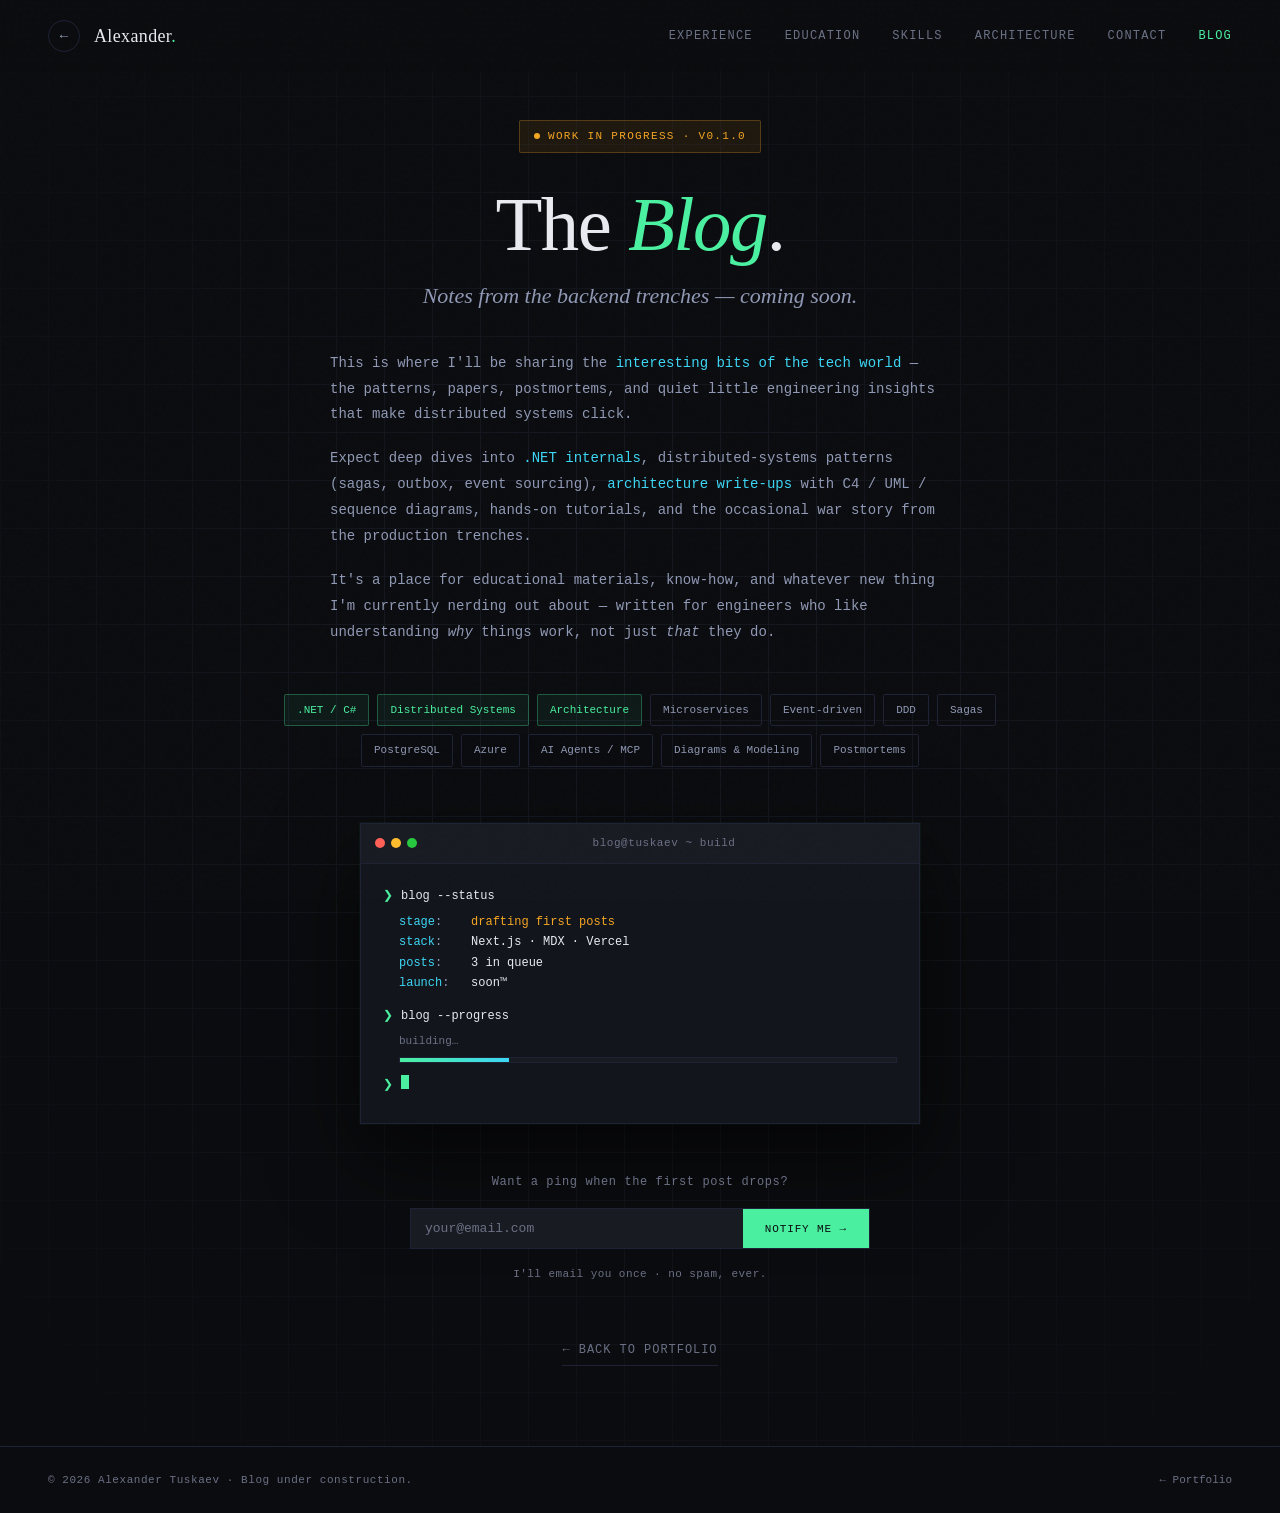
==== commit 0f6a44e5: "Added security things" ====
--- a/blog.html
+++ b/blog.html
@@ -3,10 +3,18 @@
 <head>
 <meta charset="UTF-8" />
 <meta name="viewport" content="width=device-width, initial-scale=1.0"/>
+<meta http-equiv="Content-Security-Policy" content="default-src 'none'; style-src 'self' https://fonts.googleapis.com; font-src https://fonts.gstatic.com; script-src 'self'; img-src 'self' data:; connect-src 'none'; object-src 'none'; base-uri 'self'; form-action 'self';">
+<meta name="robots" content="index, follow, noarchive">
 <title>Blog — Alexander Tuskaev · Coming soon</title>
 <link rel="preconnect" href="https://fonts.googleapis.com">
 <link href="https://fonts.googleapis.com/css2?family=DM+Mono:ital,wght@0,300;0,400;0,500;1,300&family=Fraunces:ital,opsz,wght@0,9..144,300;0,9..144,400;0,9..144,600;1,9..144,300&display=swap" rel="stylesheet">
 <link rel="stylesheet" href="blog.css">
+<link rel="icon" type="image/png" href="favicons/favicon-96x96.png" sizes="96x96" />
+<link rel="icon" type="image/svg+xml" href="favicons/favicon.svg" />
+<link rel="shortcut icon" href="favicons/favicon.ico" />
+<link rel="apple-touch-icon" sizes="180x180" href="favicons/apple-touch-icon.png" />
+<meta name="apple-mobile-web-app-title" content="Tusa101" />
+<link rel="manifest" href="favicons/site.webmanifest" />
 </head>
 <body>
 
@@ -118,55 +126,7 @@
   <a href="index.html">← Portfolio</a>
 </footer>
 
-<script>
-  (function () {
-    const form = document.getElementById('notify-form');
-    if (!form) return;
-    const emailEl = document.getElementById('notify-email');
-    const hint = document.getElementById('notify-hint');
-    const RECIPIENT = 'amtuska@gmail.com';
-
-    const setHint = (text, type) => {
-      hint.textContent = text;
-      hint.classList.remove('error', 'success');
-      if (type) hint.classList.add(type);
-    };
-
-    form.addEventListener('submit', function (e) {
-      e.preventDefault();
-      const email = emailEl.value.trim();
-      const ok = /^[^\s@]+@[^\s@]+\.[^\s@]+$/.test(email);
-      if (!ok) {
-        setHint('Please enter a valid email address.', 'error');
-        return;
-      }
-
-      const subject = 'Blog launch — please notify me';
-      const body = [
-        'Hi Alexander,',
-        '',
-        'Please add me to the list — I\'d like to be notified when your blog goes live.',
-        '',
-        '—',
-        'Email: ' + email
-      ].join('\n');
-
-      const mailto =
-        'mailto:' + RECIPIENT +
-        '?subject=' + encodeURIComponent(subject) +
-        '&body=' + encodeURIComponent(body);
-
-      window.location.href = mailto;
-      setHint('Opening your email client… thanks for your interest!', 'success');
-    });
-
-    emailEl.addEventListener('input', () => {
-      if (hint.classList.contains('error')) {
-        setHint("I'll email you once · no spam, ever.");
-      }
-    });
-  })();
-</script>
+<script src="blog-notify.js"></script>
 
 </body>
 </html>
--- a/blog.css
+++ b/blog.css
@@ -490,6 +490,43 @@
     color: var(--accent);
 }
 
+/* ── TOAST ── */
+.toast {
+    position: fixed;
+    top: 20px;
+    right: 20px;
+    background: var(--bg3);
+    border: 1px solid var(--border);
+    border-left: 3px solid var(--accent);
+    color: var(--text);
+    font-size: 12px;
+    letter-spacing: 0.04em;
+    padding: 10px 16px;
+    border-radius: 6px;
+    z-index: 9999;
+    opacity: 0;
+    transform: translateY(-10px);
+    transition: opacity 0.25s ease, transform 0.25s ease;
+    pointer-events: none;
+}
+
+.toast--visible {
+    opacity: 1;
+    transform: translateY(0);
+}
+
+@media (max-width: 600px) {
+    .toast {
+        right: auto;
+        left: 50%;
+        transform: translateX(-50%) translateY(-10px);
+    }
+
+    .toast--visible {
+        transform: translateX(-50%) translateY(0);
+    }
+}
+
 /* Back link */
 .back-link {
     display: inline-flex;
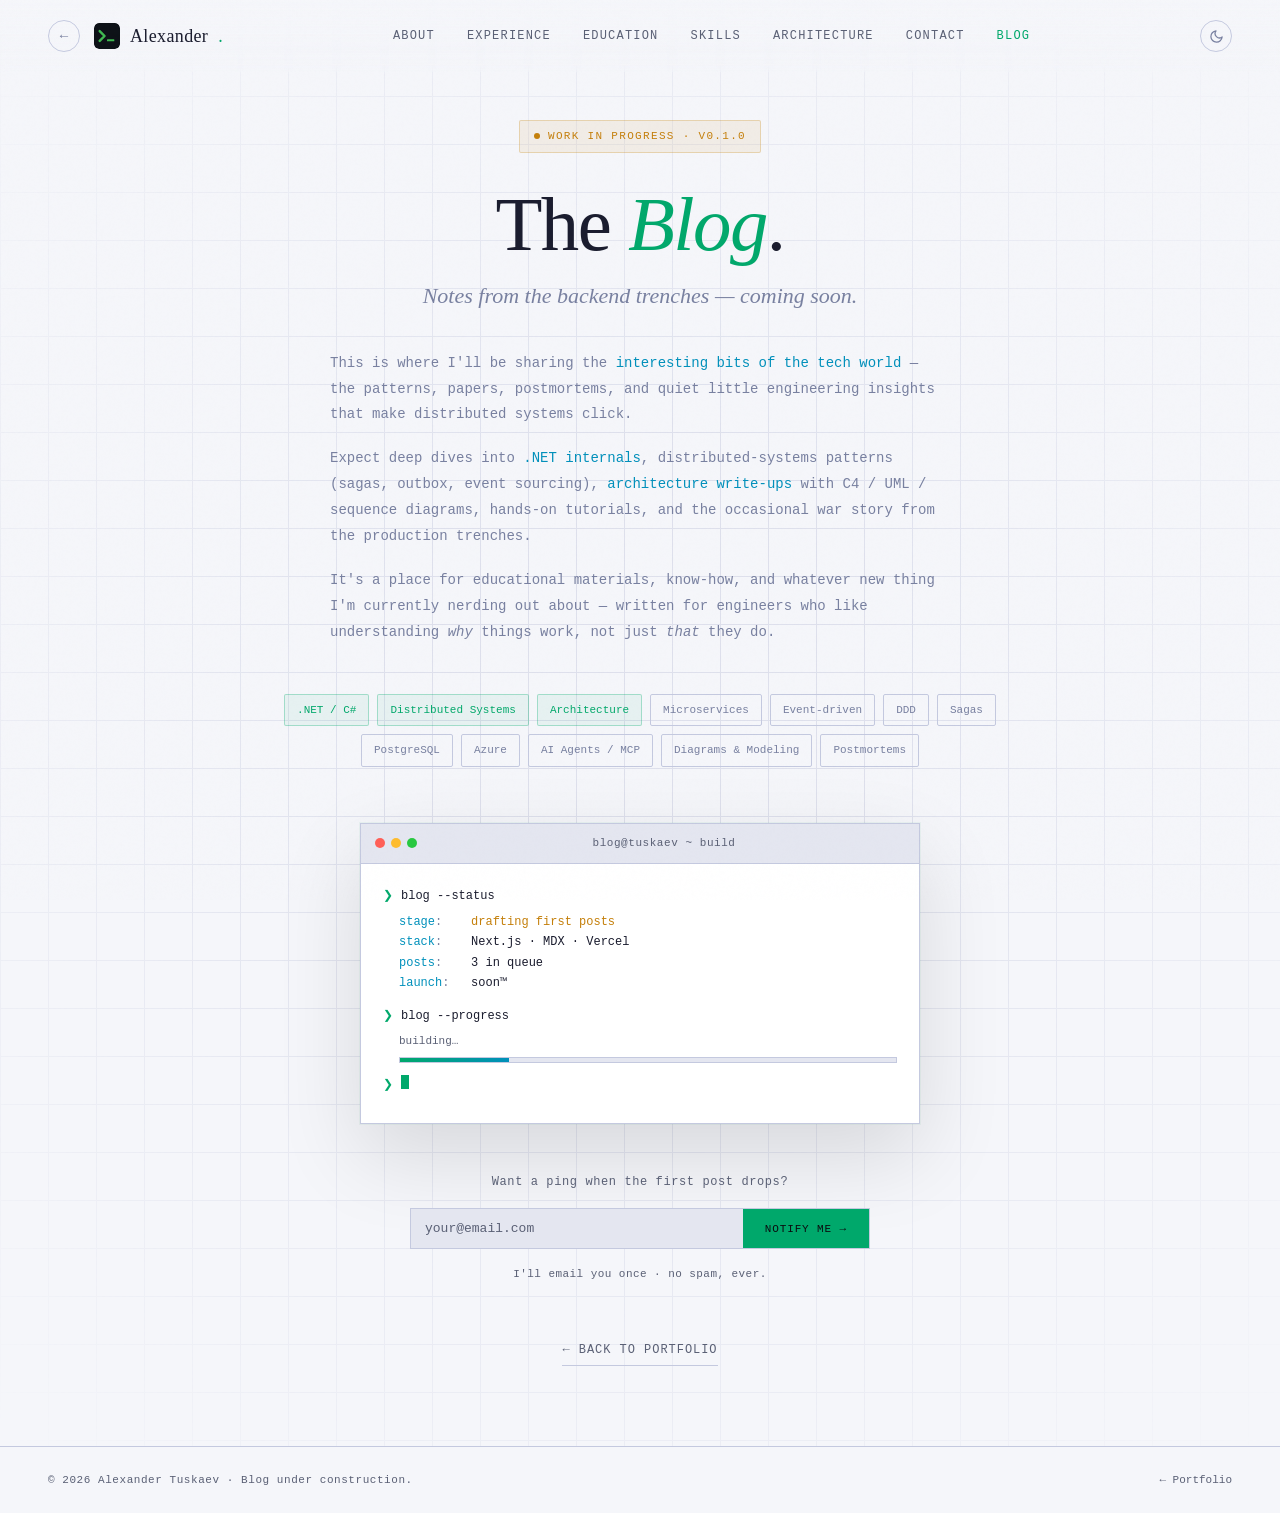
==== commit 55d8a538: "Lots of changes includint routing and light theme" ====
--- a/blog.html
+++ b/blog.html
@@ -1,14 +1,15 @@
 <!DOCTYPE html>
-<html lang="en">
+<html lang="en" data-theme="dark">
 <head>
 <meta charset="UTF-8" />
 <meta name="viewport" content="width=device-width, initial-scale=1.0"/>
-<meta http-equiv="Content-Security-Policy" content="default-src 'none'; style-src 'self' https://fonts.googleapis.com; font-src https://fonts.gstatic.com; script-src 'self'; img-src 'self' data:; connect-src 'none'; object-src 'none'; base-uri 'self'; form-action 'self';">
+<meta http-equiv="Content-Security-Policy" content="default-src 'none'; style-src 'self' https://fonts.googleapis.com; font-src https://fonts.gstatic.com; script-src 'self'; img-src 'self' data:; connect-src 'none'; object-src 'none'; manifest-src 'self'; base-uri 'self'; form-action 'self';">
 <meta name="robots" content="index, follow, noarchive">
 <title>Blog — Alexander Tuskaev · Coming soon</title>
 <link rel="preconnect" href="https://fonts.googleapis.com">
 <link href="https://fonts.googleapis.com/css2?family=DM+Mono:ital,wght@0,300;0,400;0,500;1,300&family=Fraunces:ital,opsz,wght@0,9..144,300;0,9..144,400;0,9..144,600;1,9..144,300&display=swap" rel="stylesheet">
 <link rel="stylesheet" href="blog.css">
+<script src="theme.js"></script>
 <link rel="icon" type="image/png" href="favicons/favicon-96x96.png" sizes="96x96" />
 <link rel="icon" type="image/svg+xml" href="favicons/favicon.svg" />
 <link rel="shortcut icon" href="favicons/favicon.ico" />
@@ -22,9 +23,13 @@
 <nav>
   <div class="nav-left">
     <a href="index.html" class="nav-back" title="Back to portfolio" aria-label="Back to portfolio">←</a>
-    <a href="index.html" class="nav-logo">Alexander<span>.</span></a>
+    <a href="index.html" class="nav-logo">
+      <img src="favicons/favicon.svg" alt="" class="nav-logo-img" />
+      Alexander<span>.</span>
+    </a>
   </div>
   <ul class="nav-links">
+    <li><a href="index.html#">About</a></li>
     <li><a href="index.html#experience">Experience</a></li>
     <li><a href="index.html#education">Education</a></li>
     <li><a href="index.html#skills">Skills</a></li>
@@ -32,6 +37,7 @@
     <li><a href="index.html#contact">Contact</a></li>
     <li><a href="blog.html" class="active">Blog</a></li>
   </ul>
+  <button id="theme-toggle" class="theme-toggle" aria-label="Switch to light theme" title="Switch to light theme"></button>
 </nav>
 
 <!-- HERO -->
--- a/blog.css
+++ b/blog.css
@@ -7,18 +7,55 @@
 }
 
 :root {
-    --bg: #0b0c0f;
-    --bg2: #111318;
-    --bg3: #181b22;
-    --line: #1f2330;
-    --accent: #4af0a0;
+    /* ── Dark theme (default) ── */
+    --bg:      #0b0c0f;
+    --bg2:     #111318;
+    --bg3:     #181b22;
+    --line:    #1f2330;
+    --accent:  #4af0a0;
     --accent2: #3dd6f5;
     --accent3: #f5a623;
-    --text: #e8eaf0;
-    --muted: #6b7185;
-    --muted2: #9099b5;
-    --card: #13151c;
-    --border: #1e2235;
+    --text:    #e8eaf0;
+    --muted:   #6b7185;
+    --muted2:  #9099b5;
+    --card:    #13151c;
+    --border:  #1e2235;
+
+    /* ── Derived tokens ── */
+    --nav-bg:       rgba(11, 12, 15, 0.95);
+    --shadow-lg:    rgba(0, 0, 0, 0.60);
+    --accent-hover: #6affb8;
+
+    --accent-a5:    rgba(74, 240, 160, 0.05);
+    --accent-a6:    rgba(74, 240, 160, 0.06);
+    --accent-a30:   rgba(74, 240, 160, 0.30);
+    --accent3-a8:   rgba(245, 166, 35, 0.08);
+    --accent3-a25:  rgba(245, 166, 35, 0.25);
+}
+
+[data-theme="light"] {
+    --bg:      #f5f6fa;
+    --bg2:     #eceef5;
+    --bg3:     #e4e6f0;
+    --line:    #c8cce0;
+    --accent:  #00a86b;
+    --accent2: #0090bb;
+    --accent3: #c47f0a;
+    --text:    #1a1c2e;
+    --muted:   #5a6075;
+    --muted2:  #7880a0;
+    --card:    #ffffff;
+    --border:  #c4c9df;
+
+    --nav-bg:       rgba(245, 246, 250, 0.95);
+    --shadow-lg:    rgba(0, 0, 0, 0.12);
+    --accent-hover: #00c882;
+
+    --accent-a5:    rgba(0, 168, 107, 0.05);
+    --accent-a6:    rgba(0, 168, 107, 0.06);
+    --accent-a30:   rgba(0, 168, 107, 0.30);
+    --accent3-a8:   rgba(196, 127, 10, 0.08);
+    --accent3-a25:  rgba(196, 127, 10, 0.25);
 }
 
 html {
@@ -57,17 +94,27 @@
     display: flex;
     justify-content: space-between;
     align-items: center;
-    background: linear-gradient(to bottom, rgba(11, 12, 15, 0.95) 0%, transparent 100%);
+    background: linear-gradient(to bottom, var(--nav-bg) 0%, transparent 100%);
     backdrop-filter: blur(4px);
 }
 
 .nav-logo {
+    display: flex;
+    align-items: center;
+    gap: 10px;
     font-family: 'Fraunces', serif;
     font-size: 18px;
     font-weight: 300;
     letter-spacing: 0.02em;
     color: var(--text);
     text-decoration: none;
+}
+
+.nav-logo-img {
+    width: 26px;
+    height: 26px;
+    border-radius: 5px;
+    flex-shrink: 0;
 }
 
 .nav-logo span {
@@ -117,7 +164,7 @@
 .nav-back:hover {
     border-color: var(--accent);
     color: var(--accent);
-    background: rgba(74, 240, 160, 0.06);
+    background: var(--accent-a6);
     transform: translateX(-2px);
 }
 
@@ -164,8 +211,8 @@
     display: inline-flex;
     align-items: center;
     gap: 8px;
-    background: rgba(245, 166, 35, 0.08);
-    border: 1px solid rgba(245, 166, 35, 0.25);
+    background: var(--accent3-a8);
+    border: 1px solid var(--accent3-a25);
     color: var(--accent3);
     font-size: 11px;
     letter-spacing: 0.12em;
@@ -264,13 +311,13 @@
 .topic-chip:hover {
     border-color: var(--accent);
     color: var(--accent);
-    background: rgba(74, 240, 160, 0.05);
+    background: var(--accent-a5);
 }
 
 .topic-chip.primary {
-    border-color: rgba(74, 240, 160, 0.3);
-    color: var(--accent);
-    background: rgba(74, 240, 160, 0.06);
+    border-color: var(--accent-a30);
+    color: var(--accent);
+    background: var(--accent-a6);
 }
 
 /* Construction terminal card */
@@ -280,7 +327,7 @@
     max-width: 560px;
     margin: 0 auto 48px;
     text-align: left;
-    box-shadow: 0 32px 80px rgba(0, 0, 0, 0.6), 0 0 0 1px rgba(74, 240, 160, 0.05);
+    box-shadow: 0 32px 80px var(--shadow-lg), 0 0 0 1px var(--accent-a5);
 }
 
 .build-bar {
@@ -472,7 +519,7 @@
 }
 
 .notify-btn:hover {
-    background: #6affb8;
+    background: var(--accent-hover);
 }
 
 .notify-hint {
@@ -616,6 +663,30 @@
     animation: fadeUp 0.7s 0.6s ease both;
 }
 
+/* ── THEME TOGGLE ── */
+.theme-toggle {
+    background: none;
+    border: 1px solid var(--border);
+    color: var(--muted2);
+    cursor: pointer;
+    width: 32px;
+    height: 32px;
+    min-width: 32px;
+    border-radius: 50%;
+    display: flex;
+    align-items: center;
+    justify-content: center;
+    transition: border-color 0.2s, color 0.2s, background 0.2s;
+    padding: 0;
+    flex-shrink: 0;
+}
+
+.theme-toggle:hover {
+    border-color: var(--accent);
+    color: var(--accent);
+    background: var(--accent-a6);
+}
+
 ::-webkit-scrollbar {
     width: 4px;
 }
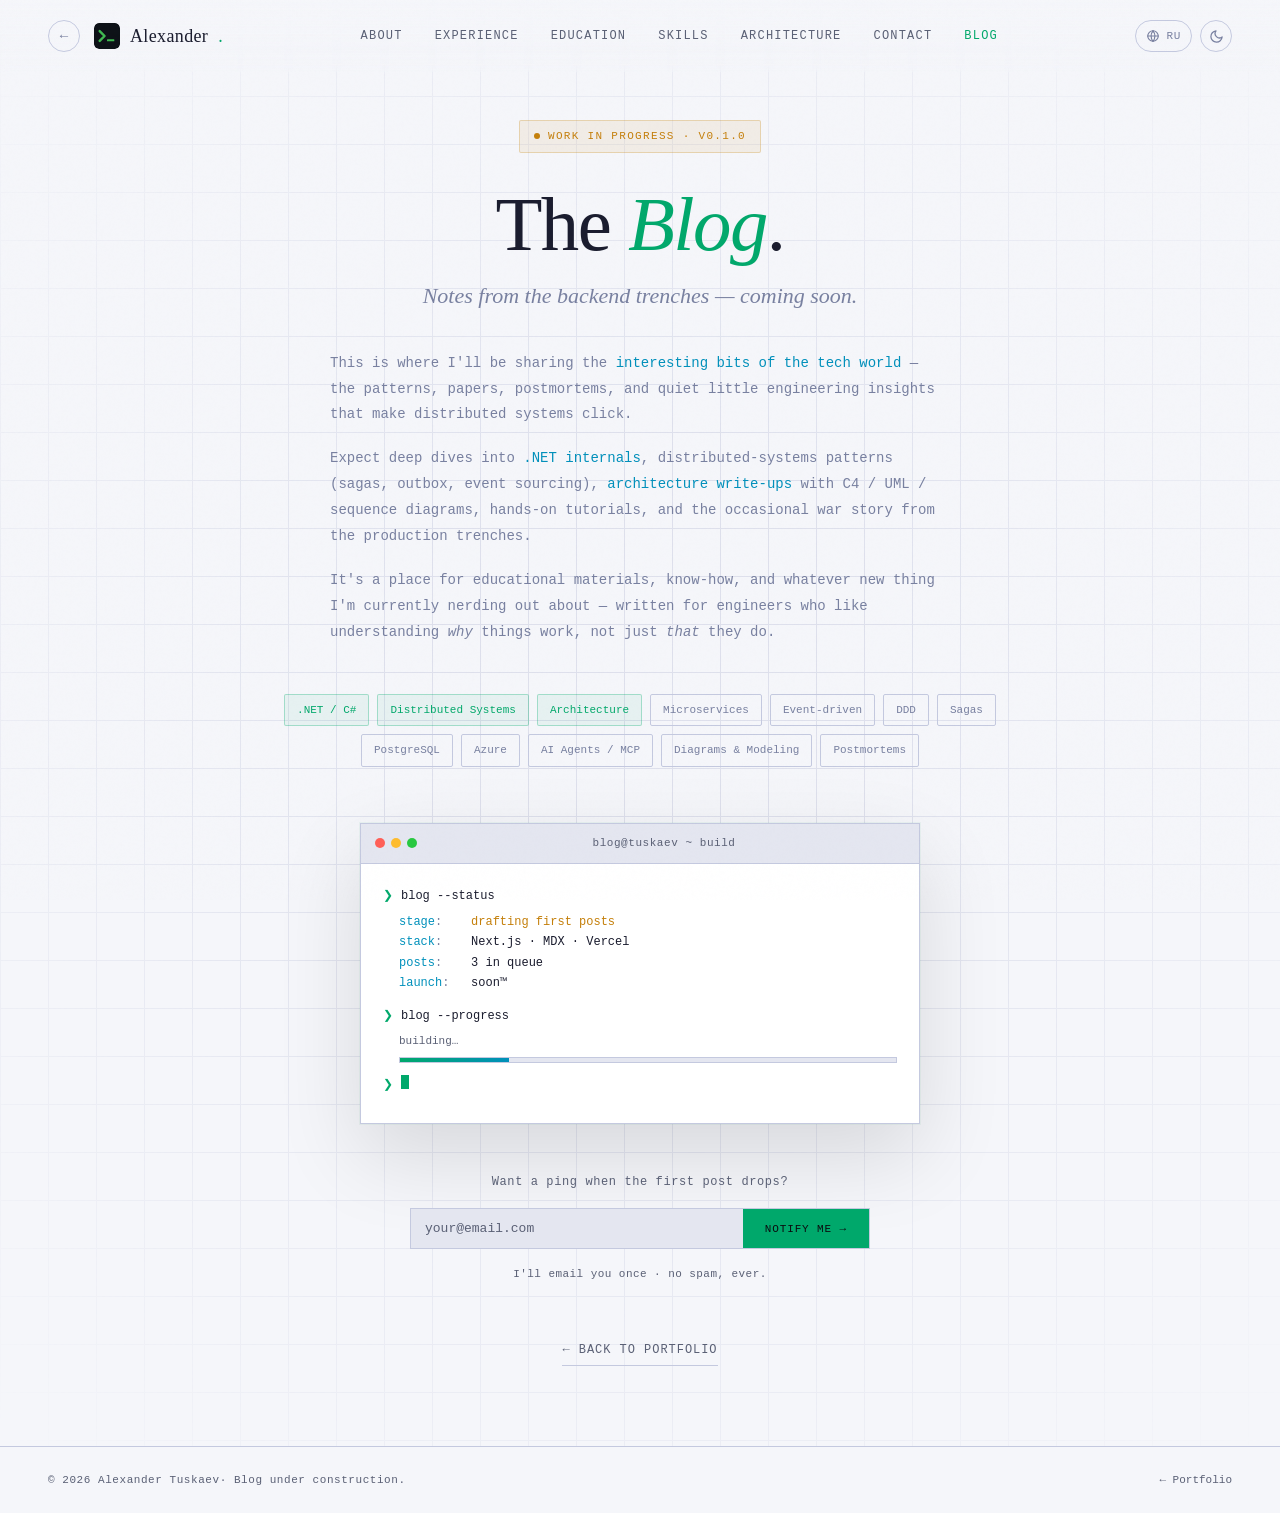
==== commit 56d3ba53: "added localization" ====
--- a/blog.html
+++ b/blog.html
@@ -5,11 +5,15 @@
 <meta name="viewport" content="width=device-width, initial-scale=1.0"/>
 <meta http-equiv="Content-Security-Policy" content="default-src 'none'; style-src 'self' https://fonts.googleapis.com; font-src https://fonts.gstatic.com; script-src 'self'; img-src 'self' data:; connect-src 'none'; object-src 'none'; manifest-src 'self'; base-uri 'self'; form-action 'self';">
 <meta name="robots" content="index, follow, noarchive">
+<meta name="i18n-title-key" content="page.title.blog">
 <title>Blog — Alexander Tuskaev · Coming soon</title>
 <link rel="preconnect" href="https://fonts.googleapis.com">
 <link href="https://fonts.googleapis.com/css2?family=DM+Mono:ital,wght@0,300;0,400;0,500;1,300&family=Fraunces:ital,opsz,wght@0,9..144,300;0,9..144,400;0,9..144,600;1,9..144,300&display=swap" rel="stylesheet">
 <link rel="stylesheet" href="blog.css">
 <script src="theme.js"></script>
+<script src="i18n/en.js"></script>
+<script src="i18n/ru.js"></script>
+<script src="lang.js"></script>
 <link rel="icon" type="image/png" href="favicons/favicon-96x96.png" sizes="96x96" />
 <link rel="icon" type="image/svg+xml" href="favicons/favicon.svg" />
 <link rel="shortcut icon" href="favicons/favicon.ico" />
@@ -22,40 +26,43 @@
 <!-- NAV -->
 <nav>
   <div class="nav-left">
-    <a href="index.html" class="nav-back" title="Back to portfolio" aria-label="Back to portfolio">←</a>
+    <a href="index.html" class="nav-back" title="Back to portfolio" aria-label="Back to portfolio" data-i18n-title="nav.backToPortfolio" data-i18n-aria-label="nav.backToPortfolio">←</a>
     <a href="index.html" class="nav-logo">
       <img src="favicons/favicon.svg" alt="" class="nav-logo-img" />
       Alexander<span>.</span>
     </a>
   </div>
   <ul class="nav-links">
-    <li><a href="index.html#">About</a></li>
-    <li><a href="index.html#experience">Experience</a></li>
-    <li><a href="index.html#education">Education</a></li>
-    <li><a href="index.html#skills">Skills</a></li>
-    <li><a href="index.html#architecture">Architecture</a></li>
-    <li><a href="index.html#contact">Contact</a></li>
-    <li><a href="blog.html" class="active">Blog</a></li>
+    <li><a href="index.html#" data-i18n="nav.about">About</a></li>
+    <li><a href="index.html#experience" data-i18n="nav.experience">Experience</a></li>
+    <li><a href="index.html#education" data-i18n="nav.education">Education</a></li>
+    <li><a href="index.html#skills" data-i18n="nav.skills">Skills</a></li>
+    <li><a href="index.html#architecture" data-i18n="nav.architecture">Architecture</a></li>
+    <li><a href="index.html#contact" data-i18n="nav.contact">Contact</a></li>
+    <li><a href="blog.html" class="active" data-i18n="nav.blog">Blog</a></li>
   </ul>
-  <button id="theme-toggle" class="theme-toggle" aria-label="Switch to light theme" title="Switch to light theme"></button>
+  <div class="nav-actions">
+    <button id="lang-toggle" class="lang-toggle" aria-label="Switch language" title="Switch language"></button>
+    <button id="theme-toggle" class="theme-toggle" aria-label="Switch to light theme" title="Switch to light theme"></button>
+  </div>
 </nav>
 
 <!-- HERO -->
 <section class="blog-hero">
   <div class="blog-inner">
-    <div class="wip-tag">Work in progress · v0.1.0</div>
+    <div class="wip-tag" data-i18n="blog.wip">Work in progress · v0.1.0</div>
 
-    <h1>The <em>Blog</em>.</h1>
-    <p class="blog-subtitle">Notes from the backend trenches — coming soon.</p>
+    <h1 data-i18n-html="blog.headingHtml">The <em>Blog</em>.</h1>
+    <p class="blog-subtitle" data-i18n="blog.subtitle">Notes from the backend trenches — coming soon.</p>
 
     <div class="blog-desc">
-      <p>
+      <p data-i18n-html="blog.desc.p1Html">
         This is where I'll be sharing the <span class="highlight">interesting bits of the tech world</span> — the patterns, papers, postmortems, and quiet little engineering insights that make distributed systems click.
       </p>
-      <p>
+      <p data-i18n-html="blog.desc.p2Html">
         Expect deep dives into <span class="highlight">.NET internals</span>, distributed-systems patterns (sagas, outbox, event sourcing), <span class="highlight">architecture write-ups</span> with C4 / UML / sequence diagrams, hands-on tutorials, and the occasional war story from the production trenches.
       </p>
-      <p>
+      <p data-i18n-html="blog.desc.p3Html">
         It's a place for educational materials, know-how, and whatever new thing I'm currently nerding out about — written for engineers who like understanding <em>why</em> things work, not just <em>that</em> they do.
       </p>
     </div>
@@ -87,21 +94,21 @@
       <div class="build-body">
         <div class="b-line">
           <span class="b-prompt">❯</span>
-          <span class="b-cmd">blog --status</span>
+          <span class="b-cmd" data-i18n="blog.terminal.cmd.status">blog --status</span>
         </div>
         <div class="b-out">
-          <span class="b-key">stage</span>:&nbsp;&nbsp;&nbsp;&nbsp;<span class="b-warn">drafting first posts</span><br>
-          <span class="b-key">stack</span>:&nbsp;&nbsp;&nbsp;&nbsp;<span class="b-val">Next.js · MDX · Vercel</span><br>
-          <span class="b-key">posts</span>:&nbsp;&nbsp;&nbsp;&nbsp;<span class="b-val">3 in queue</span><br>
-          <span class="b-key">launch</span>:&nbsp;&nbsp;&nbsp;<span class="b-val">soon™</span>
+          <span class="b-key" data-i18n="blog.terminal.key.stage">stage</span>:&nbsp;&nbsp;&nbsp;&nbsp;<span class="b-warn" data-i18n="blog.terminal.value.stage">drafting first posts</span><br>
+          <span class="b-key" data-i18n="blog.terminal.key.stack">stack</span>:&nbsp;&nbsp;&nbsp;&nbsp;<span class="b-val" data-i18n="blog.terminal.value.stack">Next.js · MDX · Vercel</span><br>
+          <span class="b-key" data-i18n="blog.terminal.key.posts">posts</span>:&nbsp;&nbsp;&nbsp;&nbsp;<span class="b-val" data-i18n="blog.terminal.value.posts">3 in queue</span><br>
+          <span class="b-key" data-i18n="blog.terminal.key.launch">launch</span>:&nbsp;&nbsp;&nbsp;<span class="b-val" data-i18n="blog.terminal.value.launch">soon™</span>
         </div>
 
         <div class="b-line">
           <span class="b-prompt">❯</span>
-          <span class="b-cmd">blog --progress</span>
+          <span class="b-cmd" data-i18n="blog.terminal.cmd.progress">blog --progress</span>
         </div>
         <div class="progress-wrap">
-          building&hellip;
+          <span data-i18n="blog.terminal.progress">building…</span>
           <div class="progress-bar"><div class="progress-fill"></div></div>
         </div>
 
@@ -114,22 +121,22 @@
 
     <!-- Notify -->
     <div class="notify">
-      <div class="notify-text">Want a ping when the first post drops?</div>
+      <div class="notify-text" data-i18n="blog.notify.text">Want a ping when the first post drops?</div>
       <form class="notify-form" id="notify-form" novalidate>
-        <input type="email" id="notify-email" class="notify-input" placeholder="your@email.com" required />
-        <button type="submit" class="notify-btn">Notify me →</button>
+        <input type="email" id="notify-email" class="notify-input" placeholder="your@email.com" data-i18n-placeholder="blog.notify.placeholder" required />
+        <button type="submit" class="notify-btn" data-i18n="blog.notify.btn">Notify me →</button>
       </form>
-      <div class="notify-hint" id="notify-hint">I'll email you once · no spam, ever.</div>
+      <div class="notify-hint" id="notify-hint" data-i18n="blog.notify.hint">I'll email you once · no spam, ever.</div>
     </div>
 
-    <a href="index.html" class="back-link">← Back to portfolio</a>
+    <a href="index.html" class="back-link" data-i18n="blog.backLink">← Back to portfolio</a>
   </div>
 </section>
 
 <!-- FOOTER -->
 <footer>
-  <p>© 2026 Alexander Tuskaev · Blog under construction.</p>
-  <a href="index.html">← Portfolio</a>
+  <p><span id="blog-footer-year">© 2026 Alexander Tuskaev</span><span data-i18n="footer.blogTagline"> · Blog under construction.</span></p>
+  <a href="index.html" data-i18n="footer.portfolioLink">← Portfolio</a>
 </footer>
 
 <script src="blog-notify.js"></script>
--- a/blog.css
+++ b/blog.css
@@ -663,6 +663,14 @@
     animation: fadeUp 0.7s 0.6s ease both;
 }
 
+/* ── NAV ACTIONS (theme + lang toggles) ── */
+.nav-actions {
+    display: flex;
+    gap: 8px;
+    align-items: center;
+    flex-shrink: 0;
+}
+
 /* ── THEME TOGGLE ── */
 .theme-toggle {
     background: none;
@@ -687,6 +695,42 @@
     background: var(--accent-a6);
 }
 
+/* ── LANGUAGE TOGGLE ── */
+.lang-toggle {
+    background: none;
+    border: 1px solid var(--border);
+    color: var(--muted2);
+    cursor: pointer;
+    height: 32px;
+    min-width: 56px;
+    padding: 0 10px;
+    border-radius: 16px;
+    display: inline-flex;
+    align-items: center;
+    justify-content: center;
+    gap: 6px;
+    font-family: 'DM Mono', monospace;
+    font-size: 11px;
+    font-weight: 500;
+    letter-spacing: 0.06em;
+    transition: border-color 0.2s, color 0.2s, background 0.2s;
+    flex-shrink: 0;
+}
+
+.lang-toggle:hover {
+    border-color: var(--accent);
+    color: var(--accent);
+    background: var(--accent-a6);
+}
+
+.lang-toggle svg {
+    flex-shrink: 0;
+}
+
+.lang-toggle-label {
+    line-height: 1;
+}
+
 ::-webkit-scrollbar {
     width: 4px;
 }
